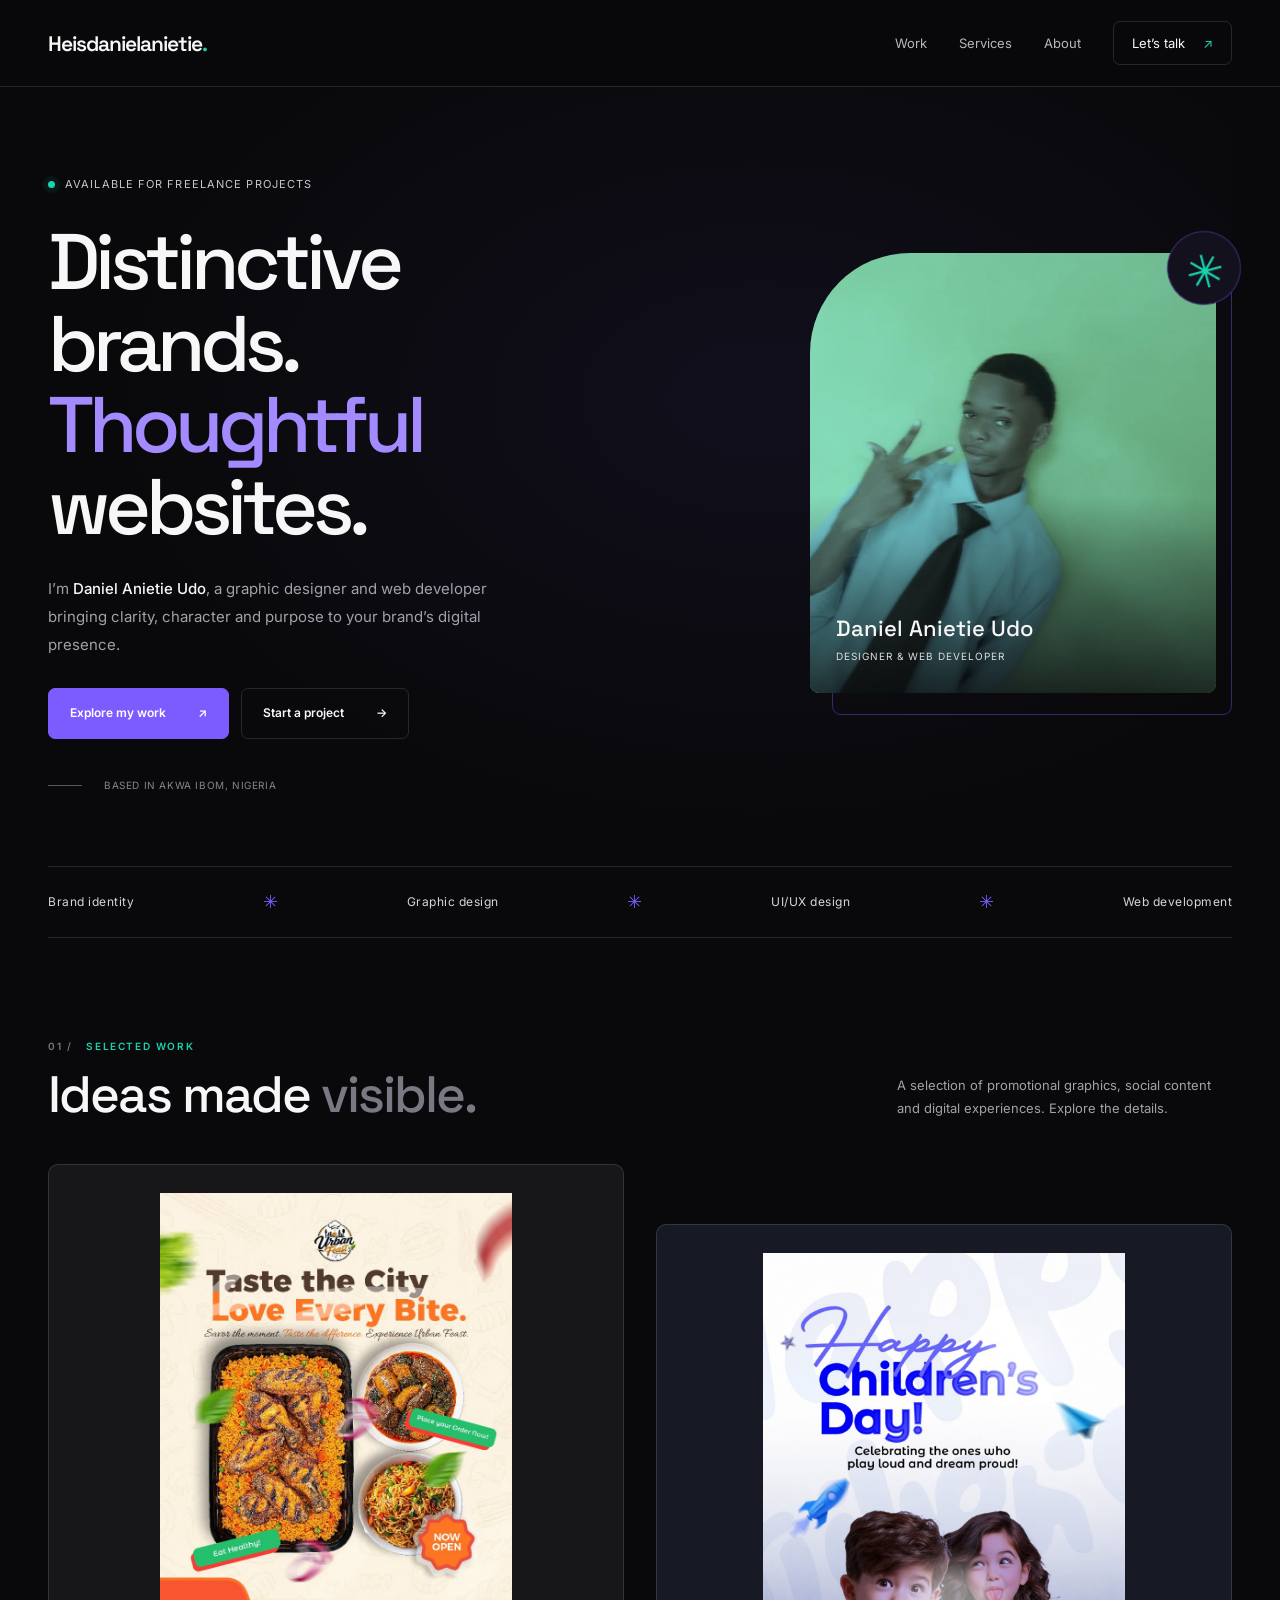
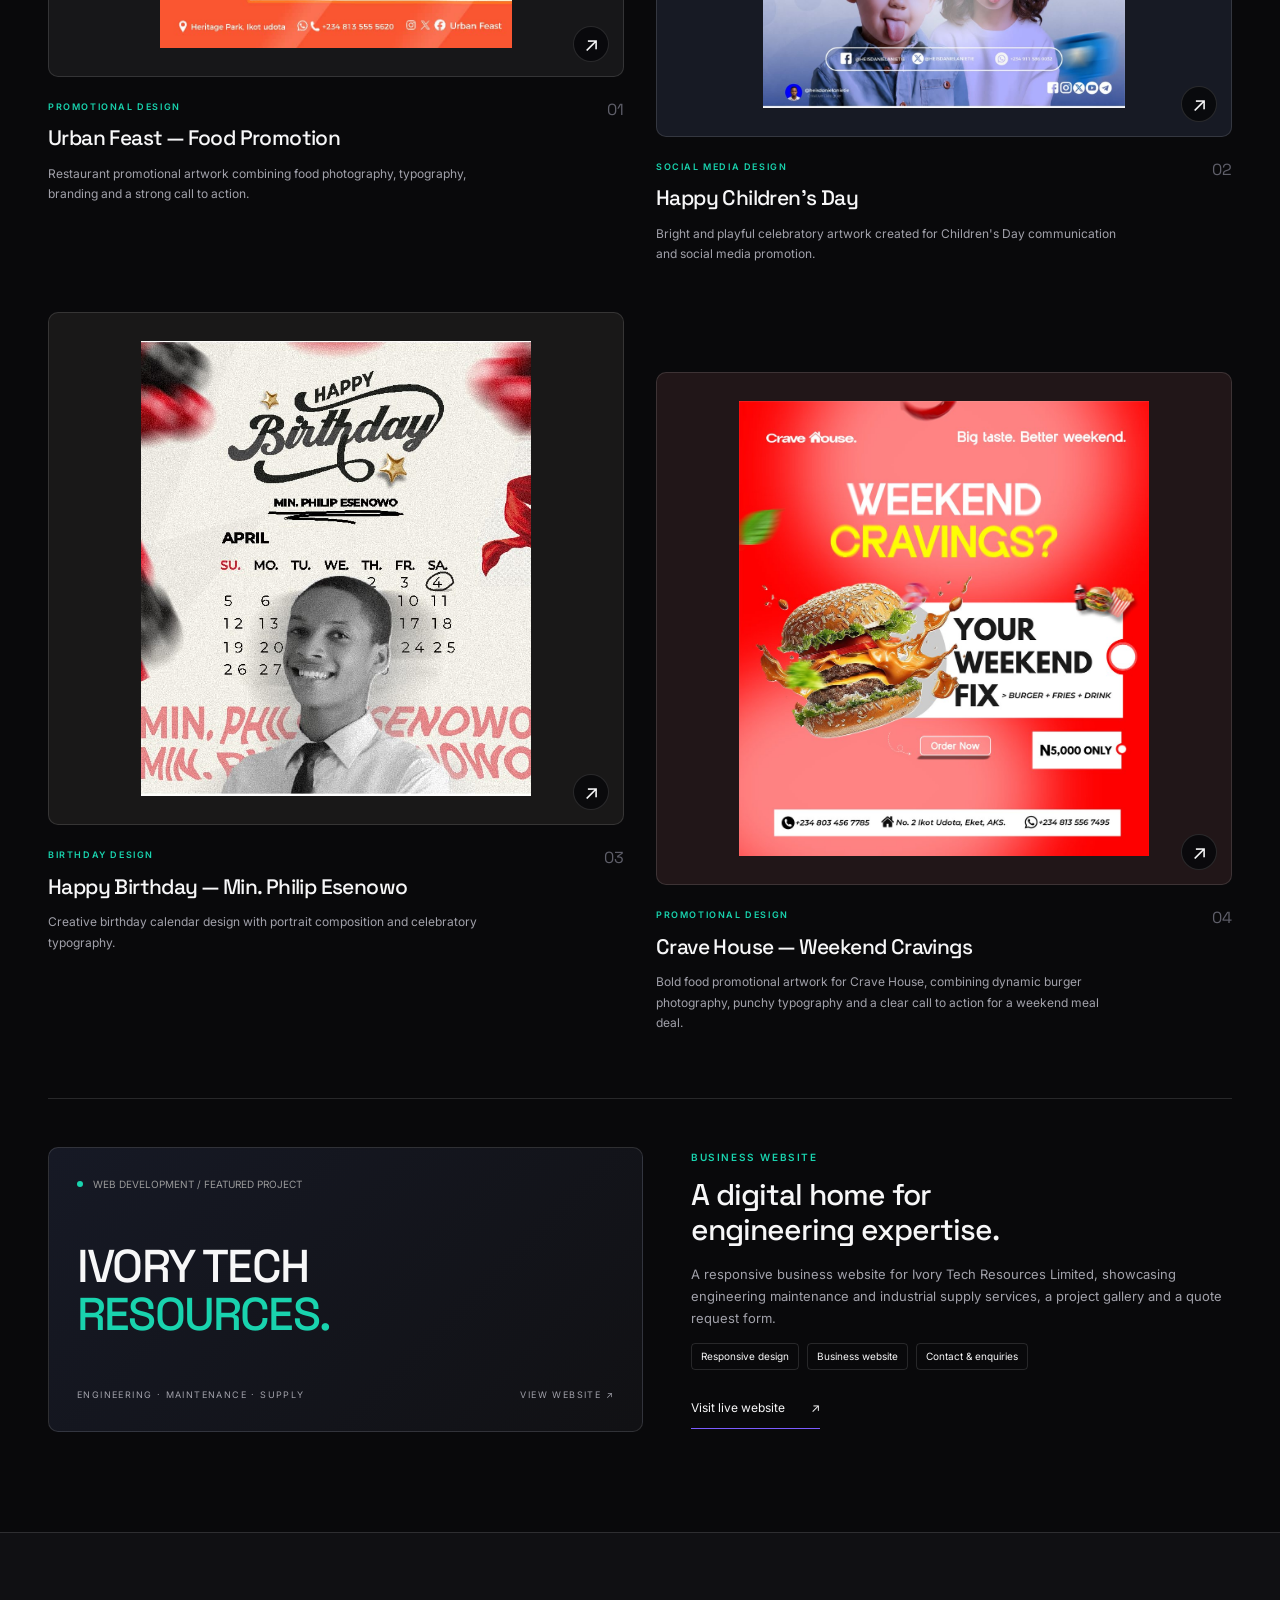
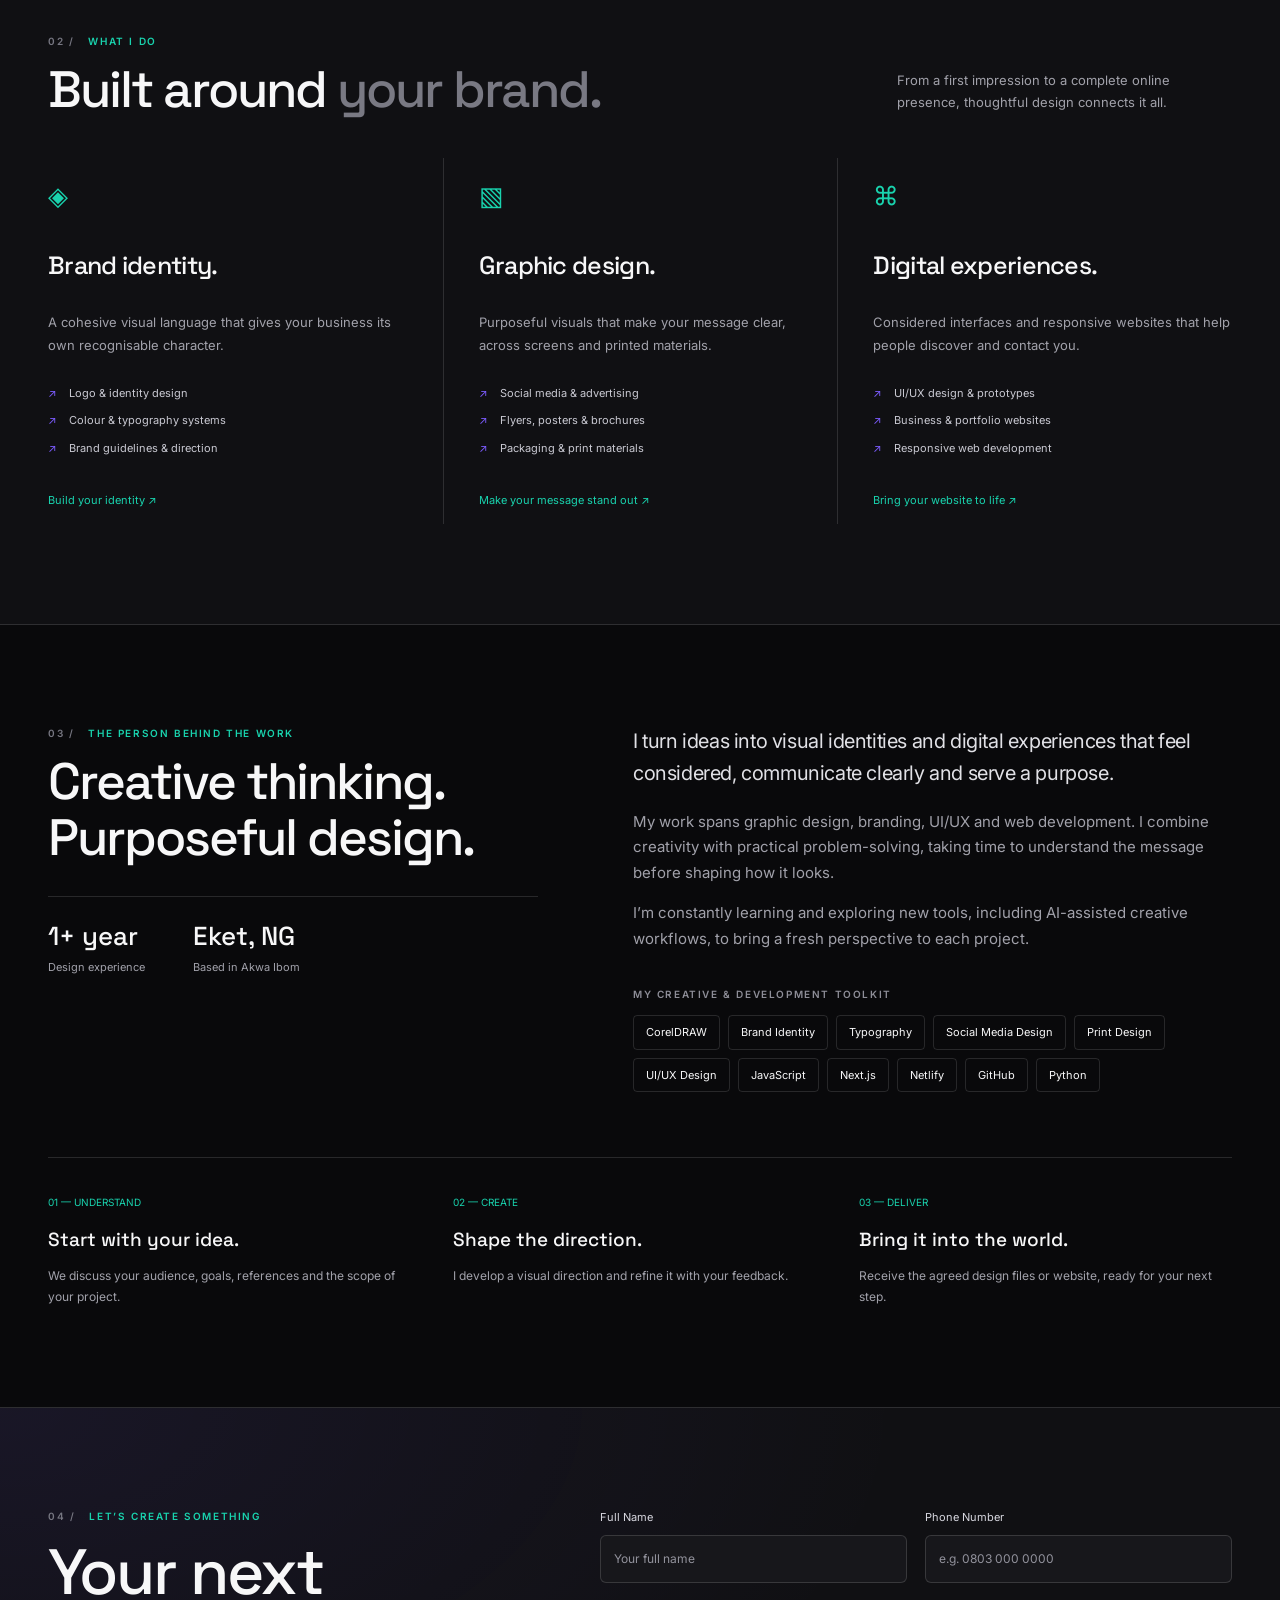
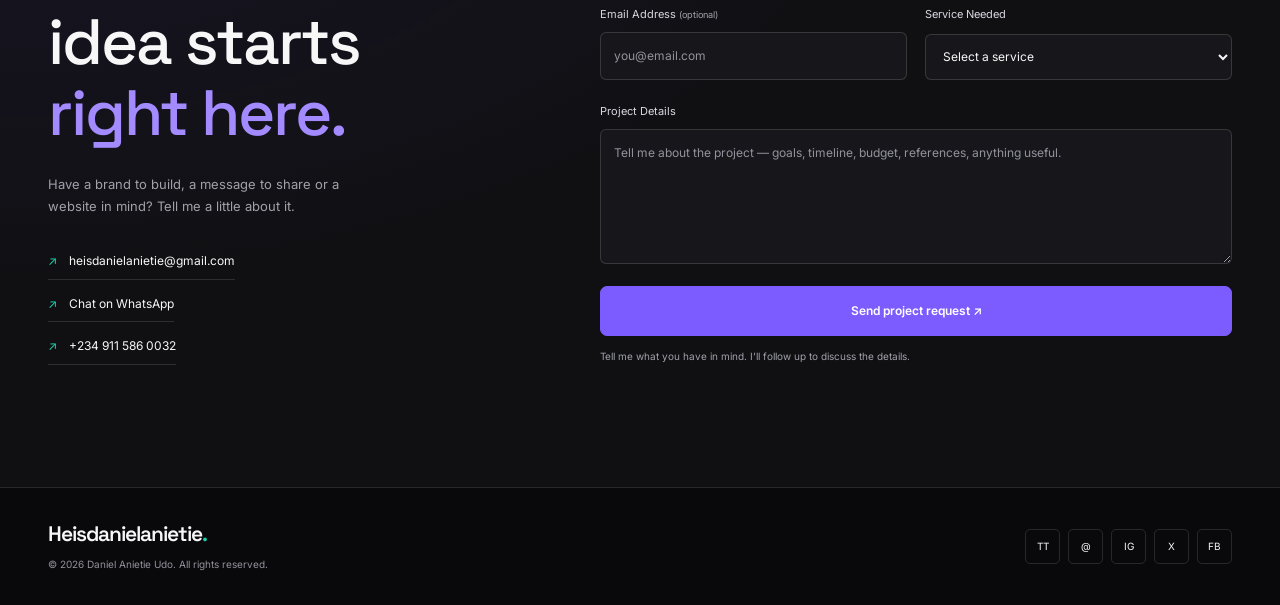
==== index.html @ de13a6ca "Add files via upload" ====
<!doctype html>
<html lang="en"><head><meta charset="UTF-8"><meta name="viewport" content="width=device-width,initial-scale=1"><meta name="theme-color" content="#09090b"><meta name="description" content="Daniel Anietie Udo — graphic designer and web developer. Explore brand identities, promotional designs and responsive websites. Let's build your next idea."><title>Daniel Anietie Udo — Design & Web</title>
<link rel="icon" href="data:image/svg+xml,%3Csvg xmlns='http://www.w3.org/2000/svg' viewBox='0 0 64 64'%3E%3Crect width='64' height='64' rx='16' fill='%237c5cff'/%3E%3Ctext x='13' y='46' font-family='Arial' font-size='42' font-weight='bold' fill='white'%3Ed%3C/text%3E%3C/svg%3E">
<link rel="preconnect" href="https://fonts.googleapis.com"><link rel="preconnect" href="https://fonts.gstatic.com" crossorigin><link href="https://fonts.googleapis.com/css2?family=Inter:wght@400;500;600;700&family=Space+Grotesk:wght@400;500;600;700&display=swap" rel="stylesheet">
<style>
:root{--bg:#09090b;--card:#111114;--text:#f7f7f8;--muted:#a1a1aa;--line:#ffffff20;--accent:#7c5cff;--mint:#19d3ae;--max:1240px;color-scheme:dark}*{box-sizing:border-box}html{scroll-behavior:smooth;scroll-padding-top:100px}body{margin:0;background:var(--bg);color:var(--text);font:15px/1.7 Inter,Arial,sans-serif}a{color:inherit;text-decoration:none}button,input,textarea,select{font:inherit}button,a,input,textarea,select{-webkit-tap-highlight-color:transparent}button{cursor:pointer}img{display:block;max-width:100%}button{color:inherit}::selection{background:var(--accent);color:white}:focus-visible{outline:2px solid var(--mint);outline-offset:6px}.wrap{width:min(var(--max),calc(100% - 96px));margin:auto}.skip{position:fixed;top:-90px;left:20px;z-index:200;background:var(--mint);color:#09090b;padding:12px}.skip:focus{top:10px}header{position:sticky;top:0;z-index:50;background:#09090bee;backdrop-filter:blur(18px);border-bottom:1px solid var(--line)}.nav{height:86px;display:flex;align-items:center;justify-content:space-between;gap:30px}.brand{font:600 21px 'Space Grotesk',Arial,sans-serif;letter-spacing:-1px}.brand span{color:var(--mint)}.nav-links{display:flex;align-items:center;gap:32px;font-size:13px}.nav-links a{color:#b6b6c0}.nav-links a:hover{color:var(--text)}.nav-links .nav-cta{color:var(--text);padding:10px 18px;border:1px solid var(--line);border-radius:7px}.nav-cta span{color:var(--mint);margin-left:14px}.menu-toggle{display:none;background:transparent;border:1px solid var(--line);border-radius:6px;padding:7px 13px}.hero{display:grid;grid-template-columns:1.3fr .8fr;gap:75px;align-items:center;padding:88px 0 72px;position:relative}.hero:before{content:'';position:absolute;inset:0;z-index:-1;background:radial-gradient(ellipse at 60% 40%,#7c5cff12,transparent 65%)}.eyeline{font-size:10px;font-weight:600;letter-spacing:1.6px;text-transform:uppercase;color:var(--mint);margin:0 0 12px}.availability{font-size:11px;letter-spacing:1.1px;text-transform:uppercase;color:#c6c6cf;display:flex;align-items:center;gap:10px;margin-bottom:28px}.dot{width:7px;height:7px;border-radius:50%;background:var(--mint);box-shadow:0 0 0 5px #19d3ae10}h1,h2,h3,p{margin-top:0}h1,h2,h3{font-family:'Space Grotesk',Arial,sans-serif;font-weight:500}h1{font-size:clamp(52px,6.15vw,86px);line-height:1.04;letter-spacing:-5px;margin-bottom:26px}h1 span{color:#a38bff}h1 .outline{color:var(--text)}.hero-copy{max-width:465px;color:var(--muted);font-size:15px;line-height:1.85}.hero-copy strong{font-weight:500;color:var(--text)}.actions{display:flex;gap:12px;flex-wrap:wrap;margin-top:30px}.btn{display:inline-flex;justify-content:center;align-items:center;gap:32px;padding:14px 21px;border:1px solid var(--line);border-radius:7px;font-size:12px;font-weight:600;transition:background .2s,transform .2s}.btn-primary{background:var(--accent);border-color:var(--accent);color:#fff}.btn:hover{transform:translateY(-2px);background:#25232c}.btn-primary:hover{background:#6d4fed}.hero-foot{display:flex;gap:22px;align-items:center;margin-top:38px;color:#85858f;font-size:10px;letter-spacing:.6px}.hero-foot i{width:34px;height:1px;background:#555}.portrait-wrap{position:relative;padding:0 16px 22px 0}.portrait-frame{position:relative;border-radius:100px 9px 9px 9px;overflow:hidden;background:#15201e}.portrait-frame>img{width:100%;height:440px;object-fit:cover;object-position:center 64%;filter:saturate(.65)}.portrait-frame:after{content:'';position:absolute;inset:0;background:linear-gradient(transparent 55%,#09090bcc)}.portrait-label{position:absolute;z-index:1;bottom:26px;left:26px}.portrait-label strong{display:block;font:500 22px 'Space Grotesk',sans-serif}.portrait-label span{font-size:10px;letter-spacing:1px;color:#ddd}.portrait-wrap:after{content:'';position:absolute;inset:22px 0 0 22px;border:1px solid #7c5cff65;border-radius:100px 9px 9px 9px;z-index:-1}.orb{position:absolute;right:-9px;top:-22px;width:74px;height:74px;border:1px solid #7c5cff60;background:#14111f;border-radius:50%;display:grid;place-items:center;font-size:46px;color:var(--mint);transform:rotate(-15deg)}.discipline{border-top:1px solid var(--line);border-bottom:1px solid var(--line);padding:20px 0;display:flex;align-items:center;justify-content:space-between;font-size:12px;letter-spacing:.5px;color:#d5d5dc}.discipline b{font-size:18px;color:var(--accent);font-weight:400}section.section{padding:100px 0}.section-head{display:flex;align-items:end;justify-content:space-between;gap:35px;margin-bottom:40px}.section-head p:last-child{max-width:335px;color:var(--muted);font-size:13px;margin-bottom:5px}h2{font-size:clamp(34px,4vw,52px);letter-spacing:-2px;line-height:1.1;margin:0}.section-head h2 span{color:#797983}.section-index{color:#777782;margin-right:14px}.gallery{display:grid;grid-template-columns:1fr 1fr;gap:48px 32px}.project:nth-child(even){padding-top:60px}.artwork{display:block;position:relative;padding:28px;border:1px solid var(--line);border-radius:10px;background:#171719;width:100%;overflow:hidden}.artwork img{width:100%;height:455px;object-fit:contain;transition:transform .5s}.project:nth-child(2) .artwork{background:#171a24}.project:nth-child(3) .artwork{background:#191818}.project:nth-child(4) .artwork{background:#211618}.artwork:hover img{transform:scale(1.025)}.zoom{position:absolute;right:14px;bottom:14px;border-radius:50%;width:36px;height:36px;display:grid;place-items:center;background:#09090bea;border:1px solid var(--line);font-size:20px}.project-meta{display:flex;justify-content:space-between;gap:15px;margin-top:22px}.project-meta .eyeline{font-size:9px;margin-bottom:6px}.project h3{font-size:21px;letter-spacing:-.6px;margin:0 0 8px}.project-number{color:#5f5f6a;font:16px 'Space Grotesk',sans-serif}.project-desc{color:var(--muted);font-size:12px;max-width:460px;margin:0}.web-feature{display:grid;grid-template-columns:1.1fr 1fr;gap:48px;border-top:1px solid var(--line);margin-top:64px;padding-top:48px;align-items:center}.web-preview{background:linear-gradient(135deg,#161925,#111114);border:1px solid var(--line);border-radius:10px;padding:28px;min-height:285px;display:flex;flex-direction:column;justify-content:space-between}.web-preview-top{display:flex;align-items:center;gap:10px;font-size:10px;color:#999}.web-preview-top i{width:6px;height:6px;background:var(--mint);border-radius:50%}.web-wordmark{font:500 clamp(28px,3.6vw,46px)/1.05 'Space Grotesk',sans-serif;letter-spacing:-1.8px;padding:30px 0}.web-wordmark span{color:var(--mint)}.web-bottom{font-size:9px;text-transform:uppercase;letter-spacing:1.4px;color:#a1a1aa;display:flex;justify-content:space-between;gap:15px}.web-body h3{font-size:30px;line-height:1.15;letter-spacing:-1px;margin-bottom:16px}.web-body>p:not(.eyeline){color:var(--muted);font-size:13px}.tags{display:flex;gap:8px;flex-wrap:wrap}.tags span{font-size:10px;border:1px solid var(--line);padding:4px 9px;border-radius:4px}.text-link{display:inline-flex;gap:26px;border-bottom:1px solid #7c5cff;padding:10px 0;font-size:12px;margin-top:18px}.services-section{background:#101013;border-top:1px solid var(--line);border-bottom:1px solid var(--line)}.services{display:grid;grid-template-columns:repeat(3,1fr);gap:0}.service{padding:16px 35px 12px;border-left:1px solid var(--line)}.service:first-child{border:0;padding-left:0}.service:last-child{padding-right:0}.service-icon{font-size:26px;color:var(--mint);height:70px}.service h3{font-size:25px;letter-spacing:-.7px}.service p{font-size:13px;color:var(--muted)}.service ul{list-style:none;padding:0;font-size:11px;color:#c9c9d2;line-height:2.5;margin:24px 0}.service li:before{content:'↗';color:var(--accent);margin-right:12px}.service>a{font-size:11px;color:var(--mint)}.about{display:grid;grid-template-columns:.9fr 1.1fr;gap:95px}.about-copy>p{font-size:15px;color:var(--muted)}.about-copy>p:first-child{font-size:20px;line-height:1.6;color:#e1e1e6;letter-spacing:-.4px}.about-facts{margin-top:30px;display:flex;gap:48px;border-top:1px solid var(--line);padding-top:22px}.about-facts strong{display:block;font:500 26px 'Space Grotesk',sans-serif}.about-facts span{font-size:11px;color:var(--muted)}.toolkit{margin-top:35px}.toolkit .eyeline{color:#8e8e98}.toolkit .tags span{font-size:11px;padding:7px 12px}.process{display:grid;grid-template-columns:repeat(3,1fr);gap:32px;margin-top:65px;padding-top:30px;border-top:1px solid var(--line)}.process small{color:var(--mint);font-size:10px}.process h3{font-size:19px;margin:10px 0}.process p{font-size:12px;color:var(--muted);margin:0}.contact-section{border-top:1px solid var(--line);background:radial-gradient(ellipse at 0 0,#7c5cff15,transparent 50%),#101013}.contact-grid{display:grid;grid-template-columns:.85fr 1.15fr;gap:85px}.contact-copy h2{font-size:clamp(42px,5vw,66px)}.contact-copy h2 span{color:#a38bff}.contact-copy>p:not(.eyeline){color:var(--muted);font-size:13px;max-width:320px;margin-top:25px}.contact-methods{display:grid;gap:14px;margin-top:34px;font-size:12px}.contact-methods a{width:fit-content;border-bottom:1px solid var(--line);padding-bottom:7px;overflow-wrap:anywhere}.contact-methods a span{color:var(--mint);margin-right:12px}.request-form{display:grid;gap:22px}.form-row{display:grid;grid-template-columns:1fr 1fr;gap:18px}.form-group{display:grid;gap:8px}.form-group label{font-size:11px;color:#d8d8e0}.form-group label small{font-weight:400;color:#a1a1aa}.request-form input,.request-form select,.request-form textarea{width:100%;min-width:0;background:#17171b;color:var(--text);border:1px solid #ffffff24;border-radius:6px;padding:13px;font-size:12px}.request-form textarea{min-height:135px;resize:vertical}.request-form input::placeholder,.request-form textarea::placeholder{color:#92929c}.honeypot-field{display:none}.form-note{font-size:10px;color:#a1a1aa;margin:12px 0 0}.request-form .btn{width:100%}.request-form .btn:disabled{opacity:.65;cursor:wait}#form-status{font-size:12px;margin:0;color:var(--mint)}footer{border-top:1px solid var(--line);padding:32px 0}.footer-top{display:flex;justify-content:space-between;align-items:center;gap:25px}.footer-top p{font-size:10px;color:#92929c;margin:7px 0 0}.socials{display:flex;gap:8px;flex-wrap:wrap}.socials a{border:1px solid var(--line);width:35px;height:35px;border-radius:5px;display:grid;place-items:center;font-size:10px}.socials a:hover{border-color:var(--mint)}dialog{border:1px solid #ffffff30;border-radius:10px;padding:50px 18px 18px;background:#111114;color:var(--text);width:min(950px,94vw);max-height:94dvh}dialog::backdrop{background:#000d;backdrop-filter:blur(8px)}dialog img{max-height:72dvh;max-width:100%;margin:auto;object-fit:contain}dialog p{font-size:12px;margin:12px 0 0;text-align:center}dialog button{position:absolute;right:12px;top:10px;background:transparent;border:1px solid var(--line);border-radius:5px;padding:4px 12px}.reveal{animation:enter .65s ease both}@keyframes enter{from{opacity:.2;transform:translateY(12px)}to{opacity:1;transform:none}}@media(min-width:1450px){.hero{padding-top:100px;padding-bottom:90px}}@media(max-width:1000px){.wrap{width:calc(100% - 56px)}.hero{gap:35px}h1{letter-spacing:-3px}.portrait-frame>img{height:410px}.artwork{padding:20px}.artwork img{height:350px}.about,.contact-grid{gap:45px}.web-feature{gap:30px}.nav-links{gap:20px}.service{padding:12px 23px}}@media(max-width:720px){html{scroll-padding-top:84px}.wrap{width:calc(100% - 40px)}.nav{height:72px}.brand{font-size:19px}.menu-toggle{display:block}.nav-links{display:none;position:absolute;left:0;right:0;top:72px;padding:20px;background:#111114;border-bottom:1px solid var(--line);flex-direction:column;align-items:stretch;gap:5px}.nav-links.open{display:flex}.nav-links a{padding:10px}.hero{grid-template-columns:1fr;padding:50px 0 42px;gap:40px}h1{font-size:clamp(48px,10.5vw,72px);letter-spacing:-3px}.hero-copy{max-width:520px;font-size:14px}.hero-foot{margin-top:25px}.portrait-wrap{max-width:440px;width:100%;margin:auto}.portrait-frame>img{height:390px;object-position:center 66%}.orb{right:0;top:-14px;width:60px;height:60px;font-size:37px}.discipline{flex-wrap:wrap;justify-content:center;gap:10px 20px;font-size:10px}.discipline b{font-size:12px}section.section{padding:64px 0}.section-head{display:block}.section-head p:last-child{margin-top:18px;max-width:420px}.gallery{gap:35px 20px}.project:nth-child(even){padding-top:0}.artwork{padding:14px}.artwork img{height:280px}.project h3{font-size:18px}.web-feature,.about,.contact-grid{grid-template-columns:1fr;gap:30px}.services{grid-template-columns:1fr}.service,.service:first-child,.service:last-child{padding:28px 0;border:0;border-bottom:1px solid var(--line)}.service:last-child{border-bottom:0}.service-icon{height:48px}.service h3{margin-bottom:10px}.service ul{margin:18px 0}.process{gap:22px}.contact-copy>p:not(.eyeline){max-width:450px}.contact-grid{gap:38px}.footer-top{align-items:start}.web-preview{min-height:255px}}@media(max-width:480px){.gallery{grid-template-columns:1fr}.artwork img{height:365px}.project-desc{font-size:12px}.project-meta{margin-top:16px}.form-row{grid-template-columns:1fr}.process{grid-template-columns:1fr;gap:28px}.process h3{margin:6px 0}.footer-top{flex-direction:column;gap:22px}.portrait-frame>img{height:350px}.hero-foot{gap:12px;font-size:9px}.hero .btn{gap:18px;padding:13px 16px}.project h3{font-size:21px}.discipline{gap:9px 13px}}@media(prefers-reduced-motion:reduce){html{scroll-behavior:auto}*,*:before,*:after{animation:none!important;transition:none!important}}
</style></head><body><a class="skip" href="#main">Skip to content</a>
<header><nav class="wrap nav" aria-label="Main navigation"><a class="brand" href="#main">Heisdanielanietie<span>.</span></a><button class="menu-toggle" aria-label="Open menu" aria-expanded="false" aria-controls="navLinks">Menu ☰</button><div class="nav-links" id="navLinks"><a href="#portfolio">Work</a><a href="#services">Services</a><a href="#about">About</a><a href="#request" class="nav-cta">Let’s talk <span>↗</span></a></div></nav></header>
<main id="main"><div class="wrap"><section class="hero" aria-labelledby="hero-title"><div class="reveal"><div class="availability"><span class="dot"></span>Available for freelance projects</div><h1 id="hero-title">Distinctive<br>brands.<br><span>Thoughtful</span><br><span class="outline">websites.</span></h1><p class="hero-copy">I’m <strong>Daniel Anietie Udo</strong>, a graphic designer and web developer bringing clarity, character and purpose to your brand’s digital presence.</p><div class="actions"><a class="btn btn-primary" href="#portfolio">Explore my work <span>↗</span></a><a class="btn" href="#request">Start a project <span>→</span></a></div><div class="hero-foot"><i></i><span>BASED IN AKWA IBOM, NIGERIA</span></div></div><div class="portrait-wrap reveal"><div class="portrait-frame"><img src="[data-uri]" alt="Daniel Anietie Udo in a blue jacket" fetchpriority="high" width="720" height="1280"><div class="portrait-label"><strong>Daniel Anietie Udo</strong><span>DESIGNER & WEB DEVELOPER</span></div></div><span class="orb" aria-hidden="true">✳</span></div></section><div class="discipline" aria-label="Creative disciplines"><span>Brand identity</span><b aria-hidden="true">✳</b><span>Graphic design</span><b aria-hidden="true">✳</b><span>UI/UX design</span><b aria-hidden="true">✳</b><span>Web development</span></div></div>
<section class="section wrap" id="portfolio"><div class="section-head"><div><p class="eyeline"><span class="section-index">01 /</span>Selected work</p><h2>Ideas made <span>visible.</span></h2></div><p>A selection of promotional graphics, social content and digital experiences. Explore the details.</p></div><div class="gallery"><article class="project"><button class="artwork" type="button" data-image="1" aria-label="Enlarge Urban Feast — Food Promotion"><img loading="lazy" decoding="async" src="[data-uri]" alt="Urban Feast promotional food design"><span class="zoom" aria-hidden="true">↗</span></button><div class="project-meta"><div><p class="eyeline">Promotional Design</p><h3>Urban Feast — Food Promotion</h3></div><span class="project-number">01</span></div><p class="project-desc">Restaurant promotional artwork combining food photography, typography, branding and a strong call to action.</p></article><article class="project"><button class="artwork" type="button" data-image="2" aria-label="Enlarge Happy Children&#x27;s Day"><img loading="lazy" decoding="async" src="[data-uri]" alt="Happy Children&#x27;s Day social media design"><span class="zoom" aria-hidden="true">↗</span></button><div class="project-meta"><div><p class="eyeline">Social Media Design</p><h3>Happy Children's Day</h3></div><span class="project-number">02</span></div><p class="project-desc">Bright and playful celebratory artwork created for Children's Day communication and social media promotion.</p></article><article class="project"><button class="artwork" type="button" data-image="3" aria-label="Enlarge Happy Birthday — Min. Philip Esenowo"><img loading="lazy" decoding="async" src="[data-uri]" alt="Birthday design for Min. Philip Esenowo"><span class="zoom" aria-hidden="true">↗</span></button><div class="project-meta"><div><p class="eyeline">Birthday Design</p><h3>Happy Birthday — Min. Philip Esenowo</h3></div><span class="project-number">03</span></div><p class="project-desc">Creative birthday calendar design with portrait composition and celebratory typography.</p></article><article class="project"><button class="artwork" type="button" data-image="4" aria-label="Enlarge Crave House — Weekend Cravings"><img loading="lazy" decoding="async" src="[data-uri]" alt="Crave House weekend cravings promotional food design"><span class="zoom" aria-hidden="true">↗</span></button><div class="project-meta"><div><p class="eyeline">Promotional Design</p><h3>Crave House — Weekend Cravings</h3></div><span class="project-number">04</span></div><p class="project-desc">Bold food promotional artwork for Crave House, combining dynamic burger photography, punchy typography and a clear call to action for a weekend meal deal.</p></article></div>
<article class="web-feature" id="webdev"><a href="https://ivorytechresourcess.netlify.app/" target="_blank" rel="noopener noreferrer" class="web-preview" aria-label="Visit Ivory Tech Resources website (opens in new tab)"><div class="web-preview-top"><i></i>WEB DEVELOPMENT / FEATURED PROJECT</div><div class="web-wordmark">IVORY TECH<br><span>RESOURCES.</span></div><div class="web-bottom"><span>Engineering · Maintenance · Supply</span><span>View website ↗</span></div></a><div class="web-body"><p class="eyeline">Business website</p><h3>A digital home for<br>engineering expertise.</h3><p>A responsive business website for Ivory Tech Resources Limited, showcasing engineering maintenance and industrial supply services, a project gallery and a quote request form.</p><div class="tags"><span>Responsive design</span><span>Business website</span><span>Contact & enquiries</span></div><a class="text-link" href="https://ivorytechresourcess.netlify.app/" target="_blank" rel="noopener noreferrer">Visit live website <span>↗</span></a></div></article></section>
<section class="section services-section" id="services"><div class="wrap"><div class="section-head"><div><p class="eyeline"><span class="section-index">02 /</span>What I do</p><h2>Built around <span>your brand.</span></h2></div><p>From a first impression to a complete online presence, thoughtful design connects it all.</p></div><div class="services"><article class="service"><div class="service-icon" aria-hidden="true">◈</div><h3>Brand identity.</h3><p>A cohesive visual language that gives your business its own recognisable character.</p><ul><li>Logo & identity design</li><li>Colour & typography systems</li><li>Brand guidelines & direction</li></ul><a href="#request" data-service="Brand Identity">Build your identity ↗</a></article><article class="service"><div class="service-icon" aria-hidden="true">▧</div><h3>Graphic design.</h3><p>Purposeful visuals that make your message clear, across screens and printed materials.</p><ul><li>Social media & advertising</li><li>Flyers, posters & brochures</li><li>Packaging & print materials</li></ul><a href="#request" data-service="Social Media Design">Make your message stand out ↗</a></article><article class="service"><div class="service-icon" aria-hidden="true">⌘</div><h3>Digital experiences.</h3><p>Considered interfaces and responsive websites that help people discover and contact you.</p><ul><li>UI/UX design & prototypes</li><li>Business & portfolio websites</li><li>Responsive web development</li></ul><a href="#request" data-service="Web Development">Bring your website to life ↗</a></article></div></div></section>
<section class="section wrap" id="about"><div class="about"><div><p class="eyeline"><span class="section-index">03 /</span>The person behind the work</p><h2>Creative thinking.<br>Purposeful design.</h2><div class="about-facts"><div><strong>1+ year</strong><span>Design experience</span></div><div><strong>Eket, NG</strong><span>Based in Akwa Ibom</span></div></div></div><div class="about-copy"><p>I turn ideas into visual identities and digital experiences that feel considered, communicate clearly and serve a purpose.</p><p>My work spans graphic design, branding, UI/UX and web development. I combine creativity with practical problem-solving, taking time to understand the message before shaping how it looks.</p><p>I’m constantly learning and exploring new tools, including AI-assisted creative workflows, to bring a fresh perspective to each project.</p><div class="toolkit"><p class="eyeline">My creative & development toolkit</p><div class="tags"><span class="skill">CorelDRAW</span><span class="skill">Brand Identity</span><span class="skill">Typography</span><span class="skill">Social Media Design</span><span class="skill">Print Design</span><span class="skill">UI/UX Design</span><span class="skill">JavaScript</span><span class="skill">Next.js</span><span class="skill">Netlify</span><span class="skill">GitHub</span><span class="skill">Python</span></div></div></div></div><div class="process"><div><small>01 — UNDERSTAND</small><h3>Start with your idea.</h3><p>We discuss your audience, goals, references and the scope of your project.</p></div><div><small>02 — CREATE</small><h3>Shape the direction.</h3><p>I develop a visual direction and refine it with your feedback.</p></div><div><small>03 — DELIVER</small><h3>Bring it into the world.</h3><p>Receive the agreed design files or website, ready for your next step.</p></div></div></section>
<section class="section contact-section" id="request"><div class="wrap contact-grid"><div class="contact-copy" id="contact"><p class="eyeline"><span class="section-index">04 /</span>Let’s create something</p><h2>Your next<br>idea starts<br><span>right here.</span></h2><p>Have a brand to build, a message to share or a website in mind? Tell me a little about it.</p><div class="contact-methods"><a href="mailto:heisdanielanietie@gmail.com"><span>↗</span>heisdanielanietie@gmail.com</a><a href="https://wa.me/2349115860032" target="_blank" rel="noopener noreferrer"><span>↗</span>Chat on WhatsApp</a><a href="tel:+2349115860032"><span>↗</span>+234 911 586 0032</a></div></div><form action="/" class="request-form" data-netlify="true" data-netlify-honeypot="company" method="POST" name="project-request" netlify-honeypot="company">
<input name="form-name" type="hidden" value="project-request"/>
<input name="subject" type="hidden" value="New project request from portfolio website"/>
<div class="honeypot-field">
<label>Company
              <input autocomplete="off" name="company" tabindex="-1"/>
</label>
</div>
<div class="form-row">
<div class="form-group">
<label for="req-name">Full Name</label>
<input id="req-name" name="name" placeholder="Your full name" required="" type="text"/>
</div>
<div class="form-group">
<label for="req-phone">Phone Number</label>
<input id="req-phone" name="phone" placeholder="e.g. 0803 000 0000" required="" type="tel"/>
</div>
</div>
<div class="form-row">
<div class="form-group">
<label for="req-email">Email Address <small>(optional)</small></label>
<input id="req-email" name="email" placeholder="you@email.com" type="email"/>
</div>
<div class="form-group">
<label for="req-service">Service Needed</label>
<select required id="req-service" name="service">
<option value="">Select a service</option>
<option>Brand Identity</option>
<option>Social Media Design</option>
<option>Print Design</option>
<option>UI/UX Design</option>
<option>Web Development</option>
<option>AI-Assisted Design</option>
<option>Creative Direction</option>
<option>Other</option>
</select>
</div>
</div>
<div class="form-group">
<label for="req-details">Project Details</label>
<textarea id="req-details" name="details" placeholder="Tell me about the project — goals, timeline, budget, references, anything useful." required=""></textarea>
</div>
<div>
<button class="btn btn-primary" type="submit">Send project request ↗</button>
<p class="form-note">Tell me what you have in mind. I’ll follow up to discuss the details.</p>
</div>
<p id="form-status" role="status" aria-live="polite"></p></form></div></section></main>
<footer><div class="wrap footer-top"><div><a class="brand" href="#main">Heisdanielanietie<span>.</span></a><p>© <span id="year">2026</span> Daniel Anietie Udo. All rights reserved.</p></div><div class="socials" aria-label="Social profiles"><a aria-label="TikTok" href="https://tiktok.com/@heisdanielanietie" rel="noopener" target="_blank">TT</a><a aria-label="Threads" href="https://www.threads.com/@heisdanielanietie" rel="noopener" target="_blank">@</a><a aria-label="Instagram" href="https://www.instagram.com/heisdanielanietie?igsh=MWJob2dpaTV3cXc5Ng%3D%3D" rel="noopener" target="_blank">IG</a><a aria-label="X" href="https://x.com/heisanietie" rel="noopener" target="_blank">X</a><a aria-label="Facebook" href="https://www.facebook.com/heisdanielanietie" rel="noopener" target="_blank">FB</a></div></div></footer>
<dialog id="gallery-dialog" aria-labelledby="dialog-title"><button type="button" id="close-dialog" aria-label="Close image viewer">Close ×</button><img id="dialog-image" alt=""><p id="dialog-title"></p></dialog>
<script>
const toggle=document.querySelector('.menu-toggle'),nav=document.querySelector('.nav-links');
function closeMenu(){nav.classList.remove('open');toggle.setAttribute('aria-expanded','false');toggle.setAttribute('aria-label','Open menu');}
toggle.addEventListener('click',()=>{const open=nav.classList.toggle('open');toggle.setAttribute('aria-expanded',String(open));toggle.setAttribute('aria-label',open?'Close menu':'Open menu');});
nav.querySelectorAll('a').forEach(a=>a.addEventListener('click',closeMenu));document.addEventListener('keydown',e=>{if(e.key==='Escape'&&nav.classList.contains('open')){closeMenu();toggle.focus();}});window.addEventListener('resize',()=>{if(innerWidth>720)closeMenu();});
const dialog=document.querySelector('dialog'),dialogImage=document.querySelector('#dialog-image');let opener;
document.querySelectorAll('.artwork').forEach(button=>button.addEventListener('click',()=>{opener=button;const img=button.querySelector('img');dialogImage.src=img.src;dialogImage.alt=img.alt;document.querySelector('#dialog-title').textContent=button.closest('article').querySelector('h3').textContent;dialog.showModal();document.body.style.overflow='hidden';}));
document.querySelector('#close-dialog').addEventListener('click',()=>dialog.close());dialog.addEventListener('click',e=>{if(e.target===dialog){const r=dialog.getBoundingClientRect();if(e.clientX<r.left||e.clientX>r.right||e.clientY<r.top||e.clientY>r.bottom)dialog.close();}});dialog.addEventListener('close',()=>{document.body.style.overflow='';if(opener)opener.focus();});
document.querySelectorAll('[data-service]').forEach(a=>a.addEventListener('click',()=>{document.querySelector('#req-service').value=a.dataset.service;}));
document.querySelector('#year').textContent=new Date().getFullYear();
const form=document.querySelector('form'),status=document.querySelector('#form-status'),submit=form.querySelector('button');
form.addEventListener('submit',async e=>{e.preventDefault();if(location.protocol==='file:'||['localhost','127.0.0.1'].includes(location.hostname)){status.textContent='This form is available on the deployed website. You can also reach me using the email or WhatsApp links.';return;}submit.disabled=true;submit.textContent='Sending…';status.textContent='';try{const response=await fetch('/',{method:'POST',headers:{'Content-Type':'application/x-www-form-urlencoded'},body:new URLSearchParams(new FormData(form)).toString()});if(!response.ok)throw new Error('Submission failed');status.textContent='Thank you — your project request has been sent. I’ll be in touch.';form.reset();}catch(error){status.textContent='Your request could not be sent. Please try again, or contact me by email or WhatsApp. Your details are still here.';}finally{submit.disabled=false;submit.textContent='Send project request ↗';}});
</script></body></html>
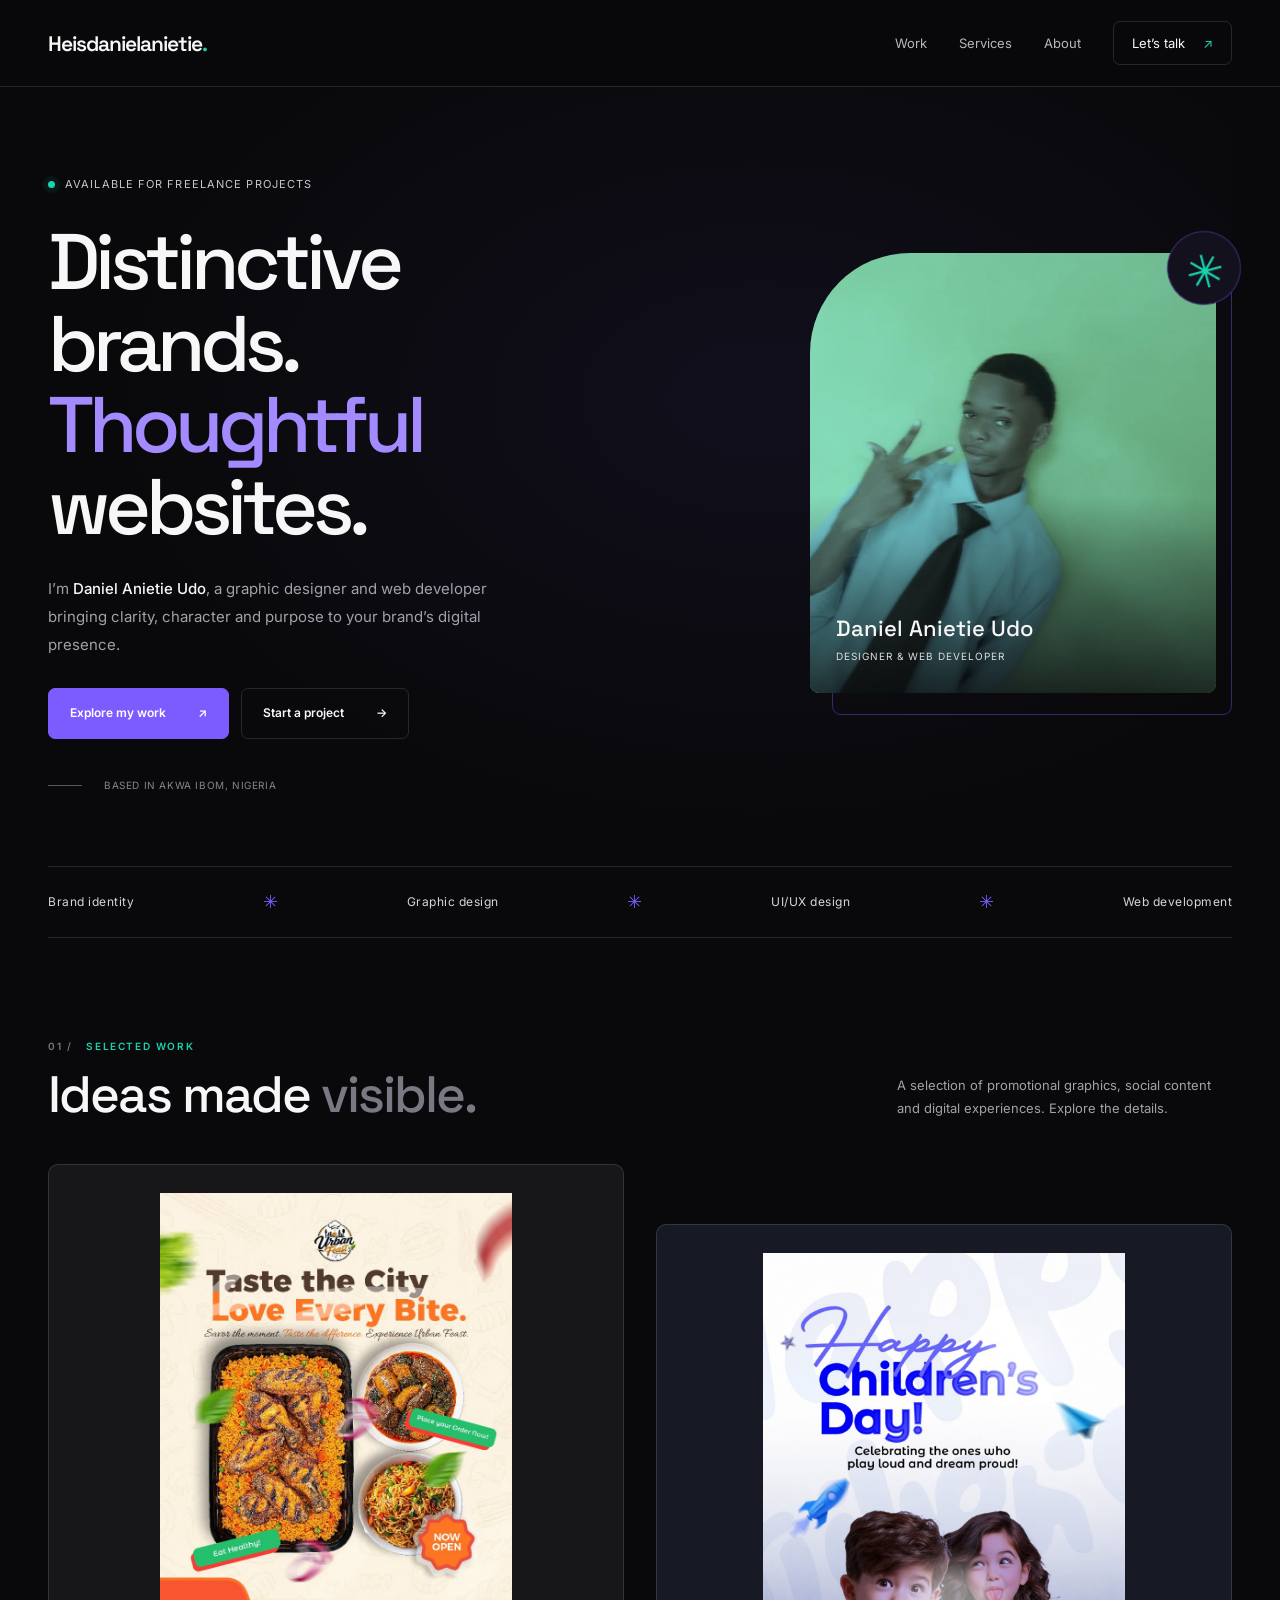
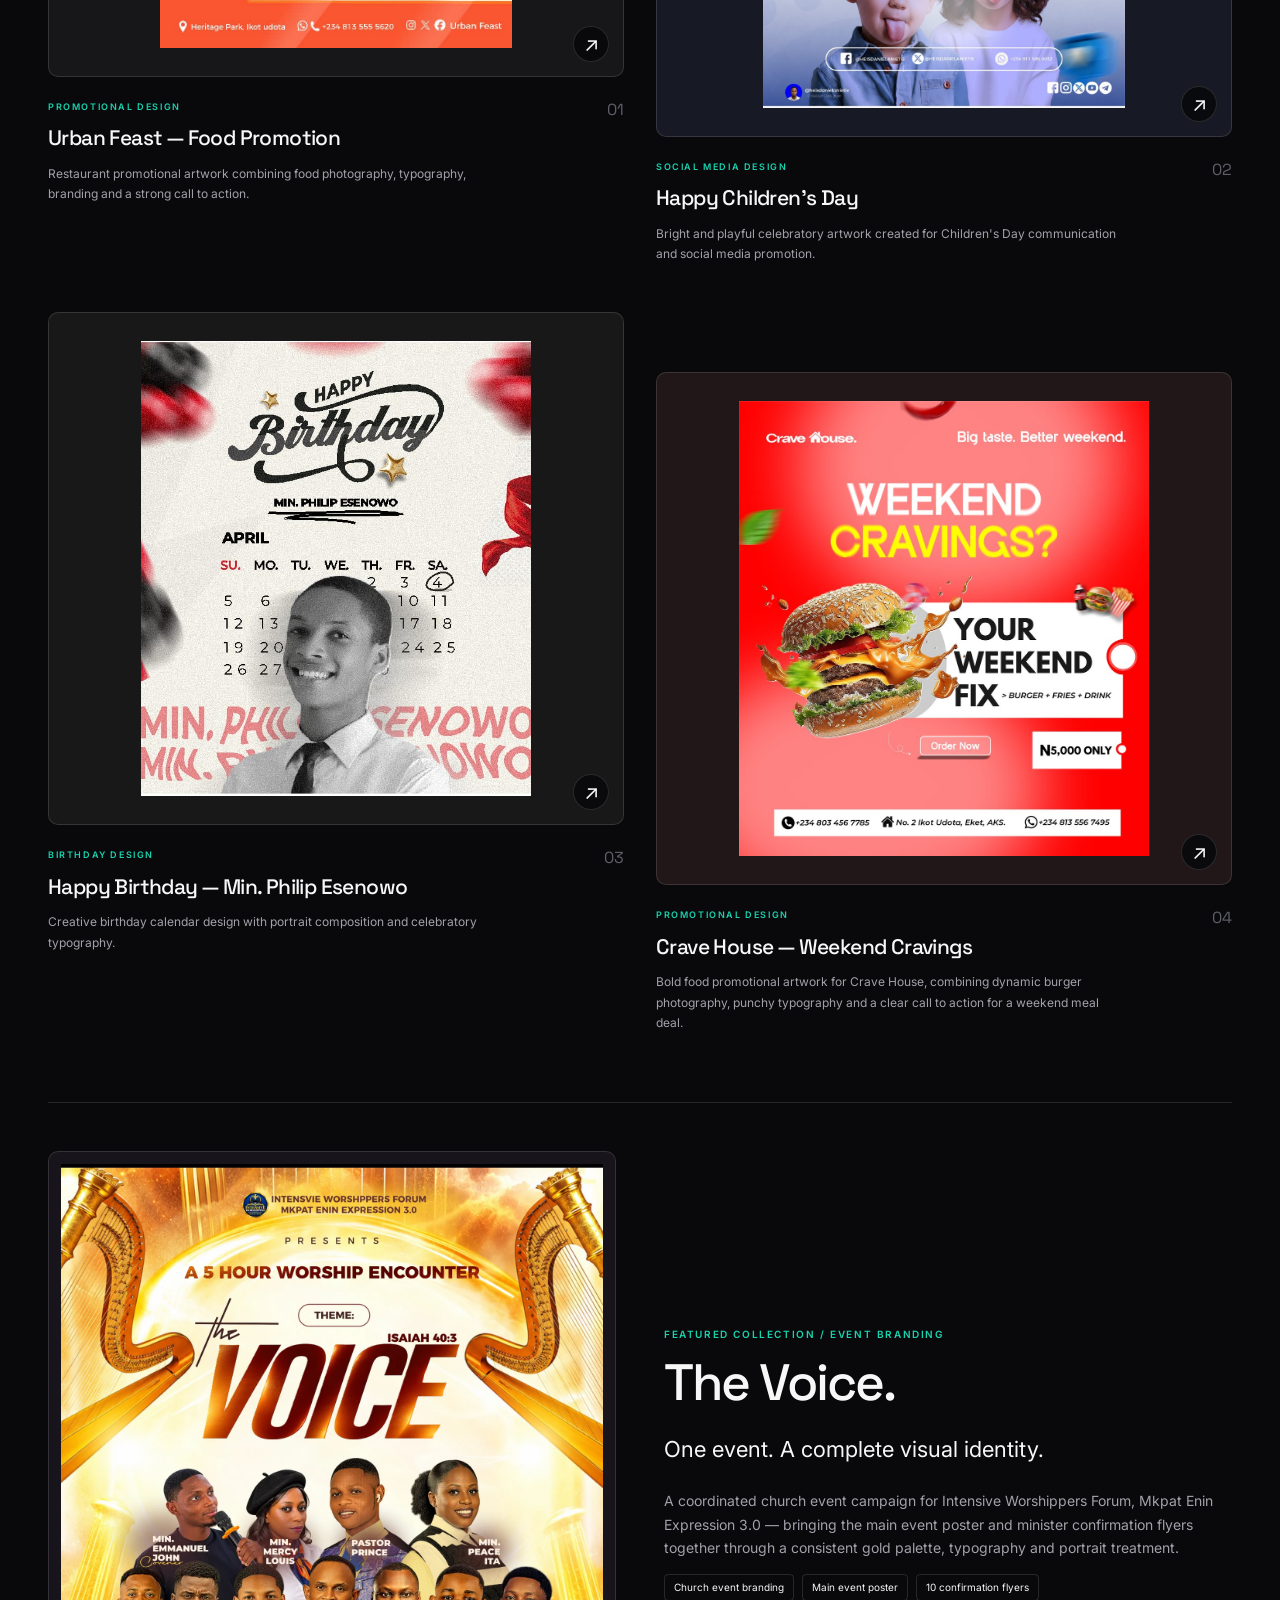
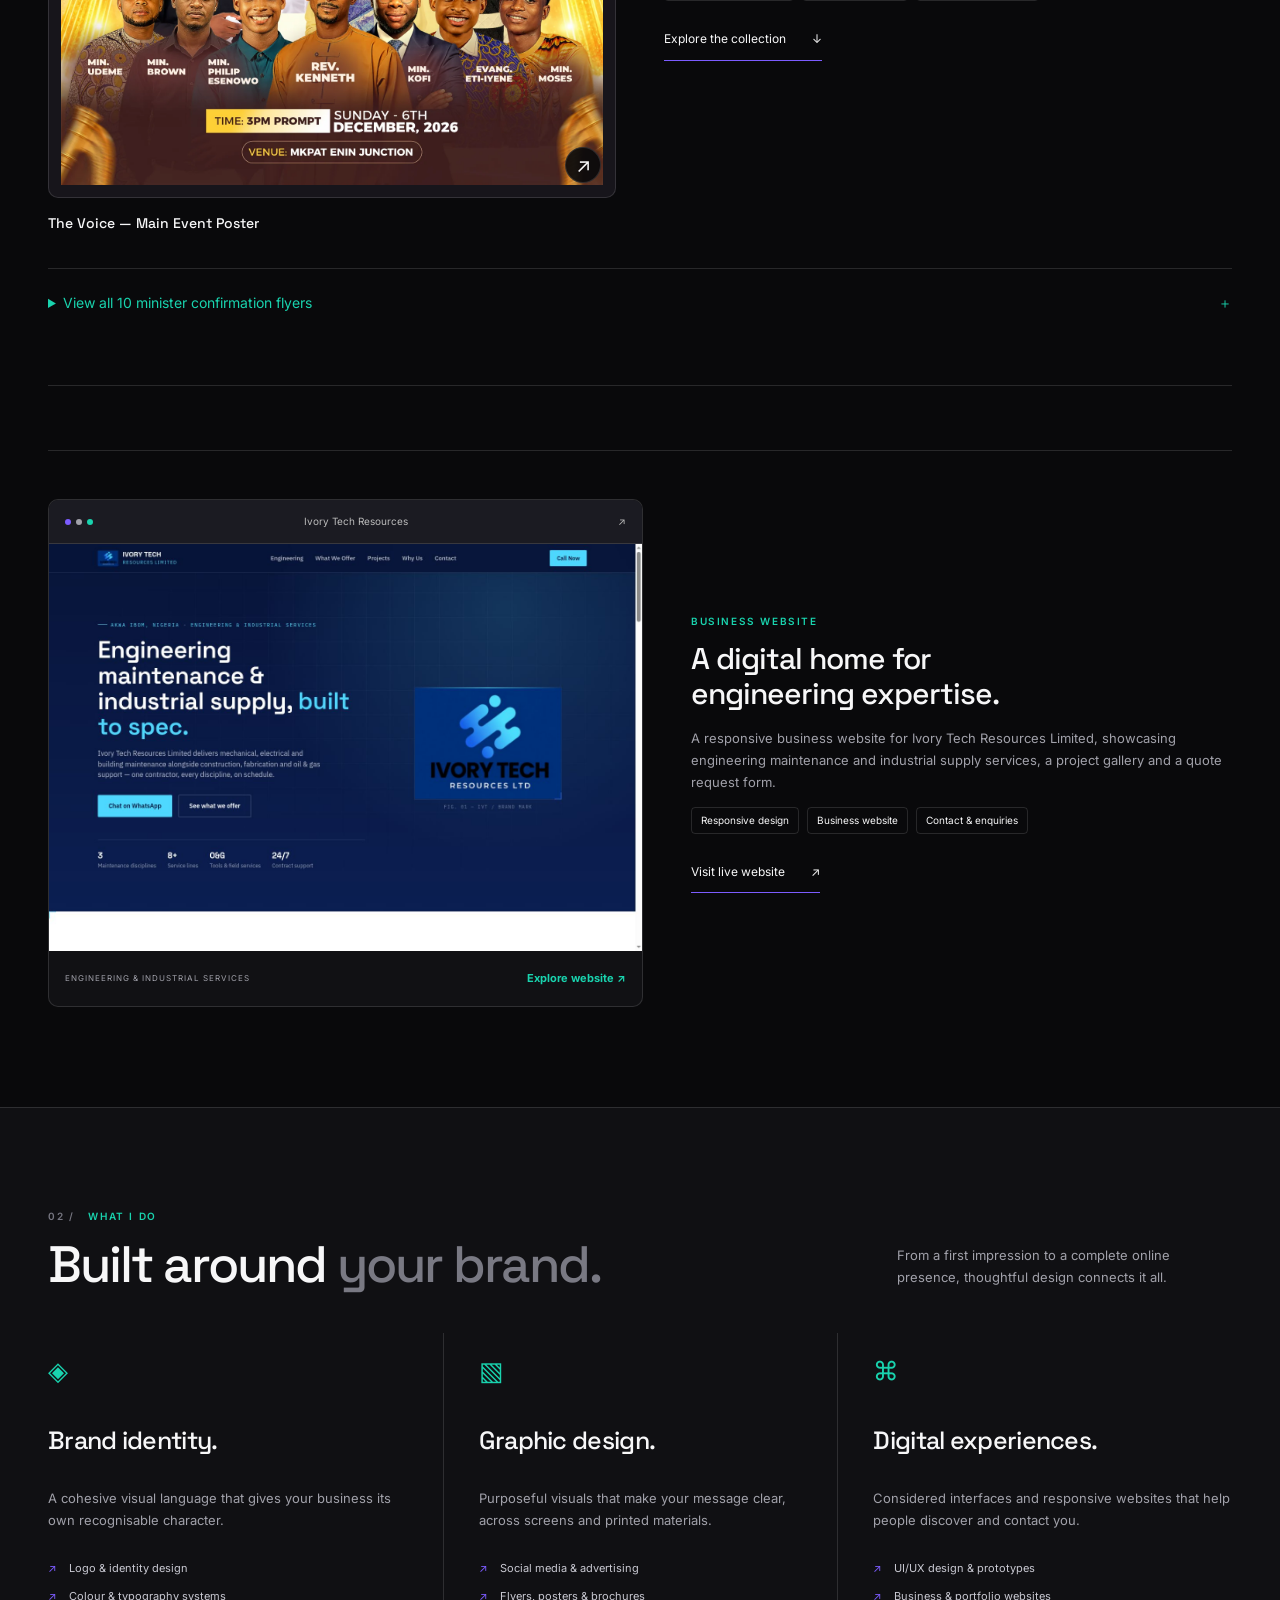
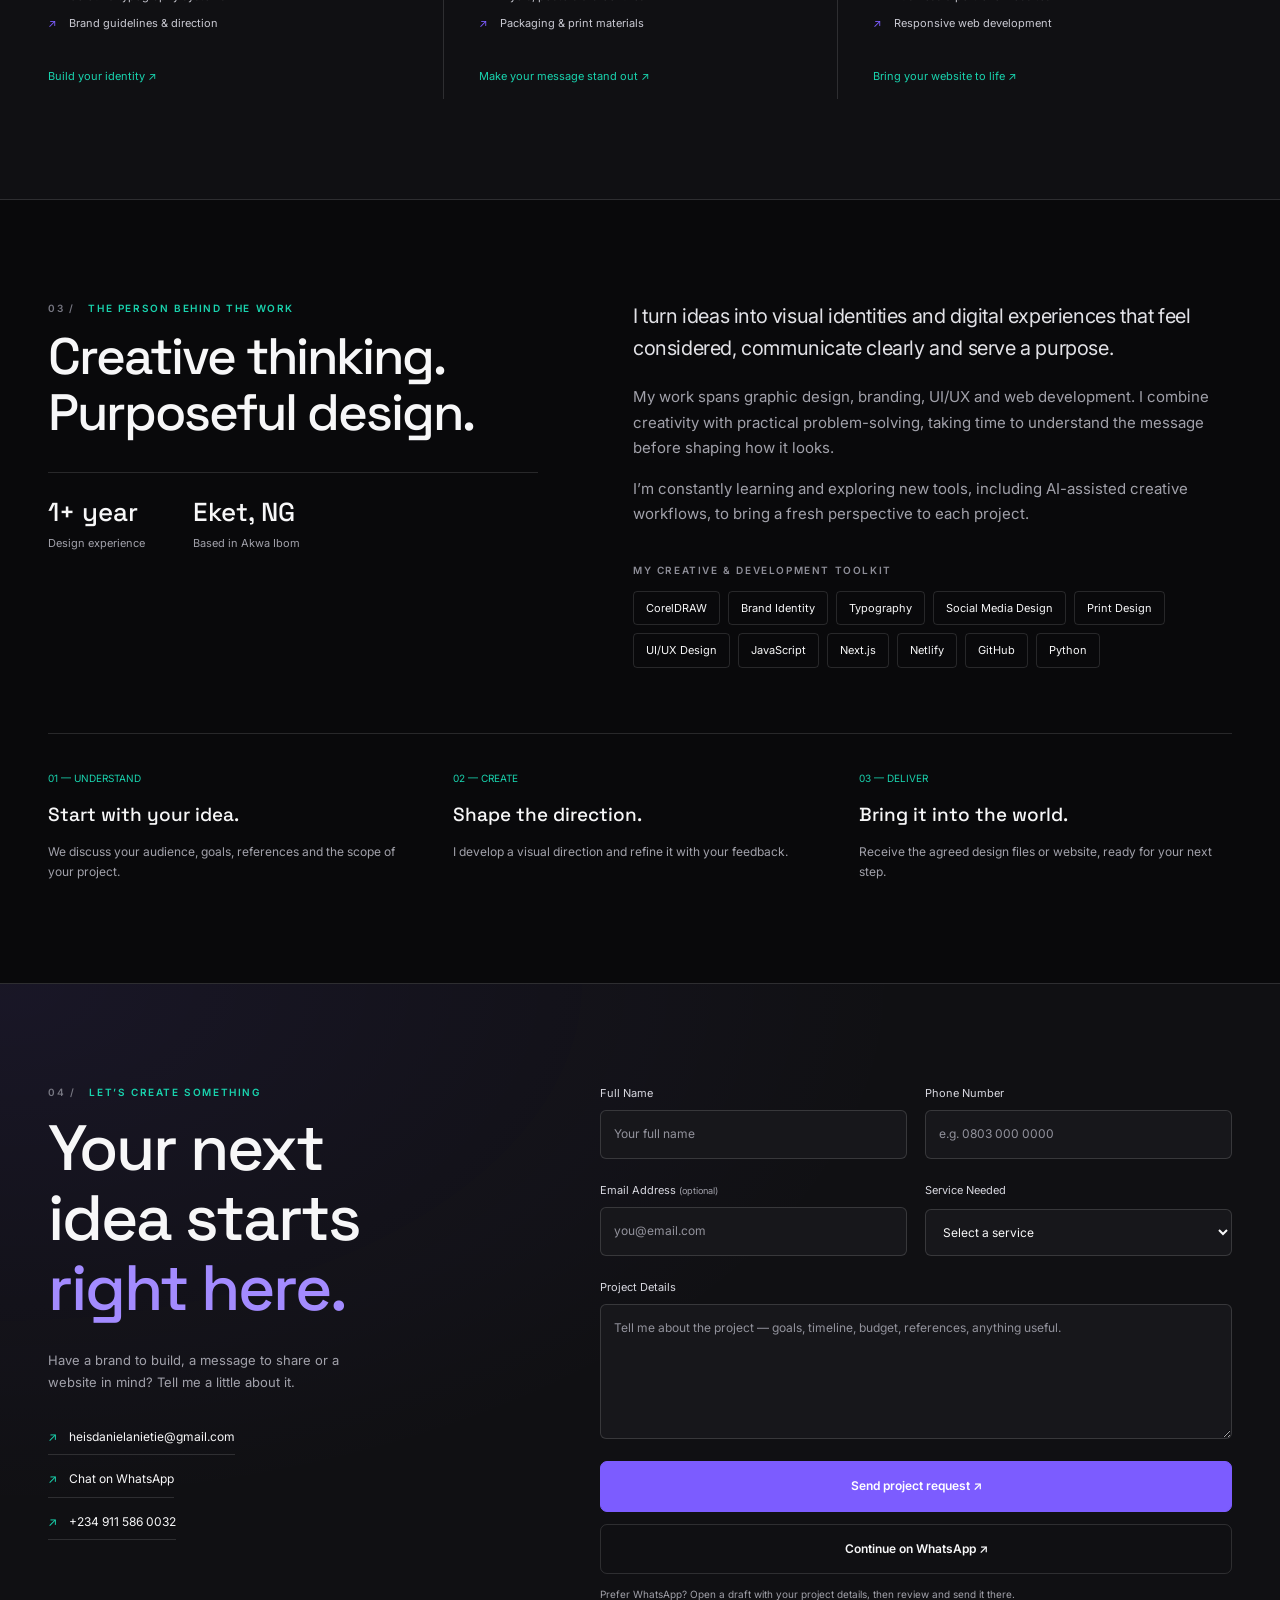
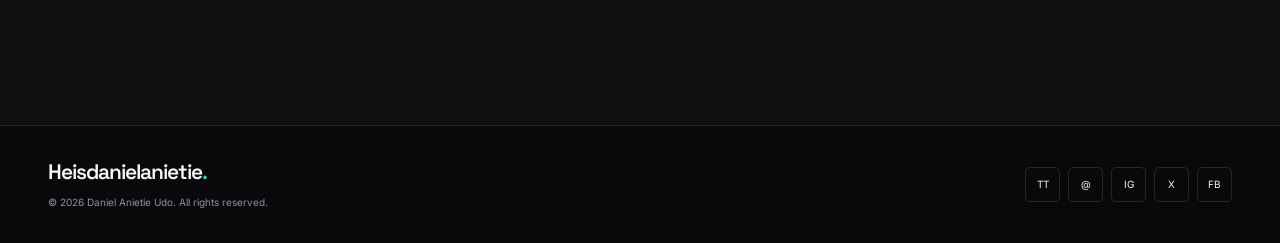
==== commit d8c9fd44: "Add files via upload" ====
--- a/index.html
+++ b/index.html
@@ -4,11 +4,14 @@
 <link rel="preconnect" href="https://fonts.googleapis.com"><link rel="preconnect" href="https://fonts.gstatic.com" crossorigin><link href="https://fonts.googleapis.com/css2?family=Inter:wght@400;500;600;700&family=Space+Grotesk:wght@400;500;600;700&display=swap" rel="stylesheet">
 <style>
 :root{--bg:#09090b;--card:#111114;--text:#f7f7f8;--muted:#a1a1aa;--line:#ffffff20;--accent:#7c5cff;--mint:#19d3ae;--max:1240px;color-scheme:dark}*{box-sizing:border-box}html{scroll-behavior:smooth;scroll-padding-top:100px}body{margin:0;background:var(--bg);color:var(--text);font:15px/1.7 Inter,Arial,sans-serif}a{color:inherit;text-decoration:none}button,input,textarea,select{font:inherit}button,a,input,textarea,select{-webkit-tap-highlight-color:transparent}button{cursor:pointer}img{display:block;max-width:100%}button{color:inherit}::selection{background:var(--accent);color:white}:focus-visible{outline:2px solid var(--mint);outline-offset:6px}.wrap{width:min(var(--max),calc(100% - 96px));margin:auto}.skip{position:fixed;top:-90px;left:20px;z-index:200;background:var(--mint);color:#09090b;padding:12px}.skip:focus{top:10px}header{position:sticky;top:0;z-index:50;background:#09090bee;backdrop-filter:blur(18px);border-bottom:1px solid var(--line)}.nav{height:86px;display:flex;align-items:center;justify-content:space-between;gap:30px}.brand{font:600 21px 'Space Grotesk',Arial,sans-serif;letter-spacing:-1px}.brand span{color:var(--mint)}.nav-links{display:flex;align-items:center;gap:32px;font-size:13px}.nav-links a{color:#b6b6c0}.nav-links a:hover{color:var(--text)}.nav-links .nav-cta{color:var(--text);padding:10px 18px;border:1px solid var(--line);border-radius:7px}.nav-cta span{color:var(--mint);margin-left:14px}.menu-toggle{display:none;background:transparent;border:1px solid var(--line);border-radius:6px;padding:7px 13px}.hero{display:grid;grid-template-columns:1.3fr .8fr;gap:75px;align-items:center;padding:88px 0 72px;position:relative}.hero:before{content:'';position:absolute;inset:0;z-index:-1;background:radial-gradient(ellipse at 60% 40%,#7c5cff12,transparent 65%)}.eyeline{font-size:10px;font-weight:600;letter-spacing:1.6px;text-transform:uppercase;color:var(--mint);margin:0 0 12px}.availability{font-size:11px;letter-spacing:1.1px;text-transform:uppercase;color:#c6c6cf;display:flex;align-items:center;gap:10px;margin-bottom:28px}.dot{width:7px;height:7px;border-radius:50%;background:var(--mint);box-shadow:0 0 0 5px #19d3ae10}h1,h2,h3,p{margin-top:0}h1,h2,h3{font-family:'Space Grotesk',Arial,sans-serif;font-weight:500}h1{font-size:clamp(52px,6.15vw,86px);line-height:1.04;letter-spacing:-5px;margin-bottom:26px}h1 span{color:#a38bff}h1 .outline{color:var(--text)}.hero-copy{max-width:465px;color:var(--muted);font-size:15px;line-height:1.85}.hero-copy strong{font-weight:500;color:var(--text)}.actions{display:flex;gap:12px;flex-wrap:wrap;margin-top:30px}.btn{display:inline-flex;justify-content:center;align-items:center;gap:32px;padding:14px 21px;border:1px solid var(--line);border-radius:7px;font-size:12px;font-weight:600;transition:background .2s,transform .2s}.btn-primary{background:var(--accent);border-color:var(--accent);color:#fff}.btn:hover{transform:translateY(-2px);background:#25232c}.btn-primary:hover{background:#6d4fed}.hero-foot{display:flex;gap:22px;align-items:center;margin-top:38px;color:#85858f;font-size:10px;letter-spacing:.6px}.hero-foot i{width:34px;height:1px;background:#555}.portrait-wrap{position:relative;padding:0 16px 22px 0}.portrait-frame{position:relative;border-radius:100px 9px 9px 9px;overflow:hidden;background:#15201e}.portrait-frame>img{width:100%;height:440px;object-fit:cover;object-position:center 64%;filter:saturate(.65)}.portrait-frame:after{content:'';position:absolute;inset:0;background:linear-gradient(transparent 55%,#09090bcc)}.portrait-label{position:absolute;z-index:1;bottom:26px;left:26px}.portrait-label strong{display:block;font:500 22px 'Space Grotesk',sans-serif}.portrait-label span{font-size:10px;letter-spacing:1px;color:#ddd}.portrait-wrap:after{content:'';position:absolute;inset:22px 0 0 22px;border:1px solid #7c5cff65;border-radius:100px 9px 9px 9px;z-index:-1}.orb{position:absolute;right:-9px;top:-22px;width:74px;height:74px;border:1px solid #7c5cff60;background:#14111f;border-radius:50%;display:grid;place-items:center;font-size:46px;color:var(--mint);transform:rotate(-15deg)}.discipline{border-top:1px solid var(--line);border-bottom:1px solid var(--line);padding:20px 0;display:flex;align-items:center;justify-content:space-between;font-size:12px;letter-spacing:.5px;color:#d5d5dc}.discipline b{font-size:18px;color:var(--accent);font-weight:400}section.section{padding:100px 0}.section-head{display:flex;align-items:end;justify-content:space-between;gap:35px;margin-bottom:40px}.section-head p:last-child{max-width:335px;color:var(--muted);font-size:13px;margin-bottom:5px}h2{font-size:clamp(34px,4vw,52px);letter-spacing:-2px;line-height:1.1;margin:0}.section-head h2 span{color:#797983}.section-index{color:#777782;margin-right:14px}.gallery{display:grid;grid-template-columns:1fr 1fr;gap:48px 32px}.project:nth-child(even){padding-top:60px}.artwork{display:block;position:relative;padding:28px;border:1px solid var(--line);border-radius:10px;background:#171719;width:100%;overflow:hidden}.artwork img{width:100%;height:455px;object-fit:contain;transition:transform .5s}.project:nth-child(2) .artwork{background:#171a24}.project:nth-child(3) .artwork{background:#191818}.project:nth-child(4) .artwork{background:#211618}.artwork:hover img{transform:scale(1.025)}.zoom{position:absolute;right:14px;bottom:14px;border-radius:50%;width:36px;height:36px;display:grid;place-items:center;background:#09090bea;border:1px solid var(--line);font-size:20px}.project-meta{display:flex;justify-content:space-between;gap:15px;margin-top:22px}.project-meta .eyeline{font-size:9px;margin-bottom:6px}.project h3{font-size:21px;letter-spacing:-.6px;margin:0 0 8px}.project-number{color:#5f5f6a;font:16px 'Space Grotesk',sans-serif}.project-desc{color:var(--muted);font-size:12px;max-width:460px;margin:0}.web-feature{display:grid;grid-template-columns:1.1fr 1fr;gap:48px;border-top:1px solid var(--line);margin-top:64px;padding-top:48px;align-items:center}.web-preview{background:linear-gradient(135deg,#161925,#111114);border:1px solid var(--line);border-radius:10px;padding:28px;min-height:285px;display:flex;flex-direction:column;justify-content:space-between}.web-preview-top{display:flex;align-items:center;gap:10px;font-size:10px;color:#999}.web-preview-top i{width:6px;height:6px;background:var(--mint);border-radius:50%}.web-wordmark{font:500 clamp(28px,3.6vw,46px)/1.05 'Space Grotesk',sans-serif;letter-spacing:-1.8px;padding:30px 0}.web-wordmark span{color:var(--mint)}.web-bottom{font-size:9px;text-transform:uppercase;letter-spacing:1.4px;color:#a1a1aa;display:flex;justify-content:space-between;gap:15px}.web-body h3{font-size:30px;line-height:1.15;letter-spacing:-1px;margin-bottom:16px}.web-body>p:not(.eyeline){color:var(--muted);font-size:13px}.tags{display:flex;gap:8px;flex-wrap:wrap}.tags span{font-size:10px;border:1px solid var(--line);padding:4px 9px;border-radius:4px}.text-link{display:inline-flex;gap:26px;border-bottom:1px solid #7c5cff;padding:10px 0;font-size:12px;margin-top:18px}.services-section{background:#101013;border-top:1px solid var(--line);border-bottom:1px solid var(--line)}.services{display:grid;grid-template-columns:repeat(3,1fr);gap:0}.service{padding:16px 35px 12px;border-left:1px solid var(--line)}.service:first-child{border:0;padding-left:0}.service:last-child{padding-right:0}.service-icon{font-size:26px;color:var(--mint);height:70px}.service h3{font-size:25px;letter-spacing:-.7px}.service p{font-size:13px;color:var(--muted)}.service ul{list-style:none;padding:0;font-size:11px;color:#c9c9d2;line-height:2.5;margin:24px 0}.service li:before{content:'↗';color:var(--accent);margin-right:12px}.service>a{font-size:11px;color:var(--mint)}.about{display:grid;grid-template-columns:.9fr 1.1fr;gap:95px}.about-copy>p{font-size:15px;color:var(--muted)}.about-copy>p:first-child{font-size:20px;line-height:1.6;color:#e1e1e6;letter-spacing:-.4px}.about-facts{margin-top:30px;display:flex;gap:48px;border-top:1px solid var(--line);padding-top:22px}.about-facts strong{display:block;font:500 26px 'Space Grotesk',sans-serif}.about-facts span{font-size:11px;color:var(--muted)}.toolkit{margin-top:35px}.toolkit .eyeline{color:#8e8e98}.toolkit .tags span{font-size:11px;padding:7px 12px}.process{display:grid;grid-template-columns:repeat(3,1fr);gap:32px;margin-top:65px;padding-top:30px;border-top:1px solid var(--line)}.process small{color:var(--mint);font-size:10px}.process h3{font-size:19px;margin:10px 0}.process p{font-size:12px;color:var(--muted);margin:0}.contact-section{border-top:1px solid var(--line);background:radial-gradient(ellipse at 0 0,#7c5cff15,transparent 50%),#101013}.contact-grid{display:grid;grid-template-columns:.85fr 1.15fr;gap:85px}.contact-copy h2{font-size:clamp(42px,5vw,66px)}.contact-copy h2 span{color:#a38bff}.contact-copy>p:not(.eyeline){color:var(--muted);font-size:13px;max-width:320px;margin-top:25px}.contact-methods{display:grid;gap:14px;margin-top:34px;font-size:12px}.contact-methods a{width:fit-content;border-bottom:1px solid var(--line);padding-bottom:7px;overflow-wrap:anywhere}.contact-methods a span{color:var(--mint);margin-right:12px}.request-form{display:grid;gap:22px}.form-row{display:grid;grid-template-columns:1fr 1fr;gap:18px}.form-group{display:grid;gap:8px}.form-group label{font-size:11px;color:#d8d8e0}.form-group label small{font-weight:400;color:#a1a1aa}.request-form input,.request-form select,.request-form textarea{width:100%;min-width:0;background:#17171b;color:var(--text);border:1px solid #ffffff24;border-radius:6px;padding:13px;font-size:12px}.request-form textarea{min-height:135px;resize:vertical}.request-form input::placeholder,.request-form textarea::placeholder{color:#92929c}.honeypot-field{display:none}.form-note{font-size:10px;color:#a1a1aa;margin:12px 0 0}.request-form .btn{width:100%}.request-form .btn:disabled{opacity:.65;cursor:wait}#form-status{font-size:12px;margin:0;color:var(--mint)}footer{border-top:1px solid var(--line);padding:32px 0}.footer-top{display:flex;justify-content:space-between;align-items:center;gap:25px}.footer-top p{font-size:10px;color:#92929c;margin:7px 0 0}.socials{display:flex;gap:8px;flex-wrap:wrap}.socials a{border:1px solid var(--line);width:35px;height:35px;border-radius:5px;display:grid;place-items:center;font-size:10px}.socials a:hover{border-color:var(--mint)}dialog{border:1px solid #ffffff30;border-radius:10px;padding:50px 18px 18px;background:#111114;color:var(--text);width:min(950px,94vw);max-height:94dvh}dialog::backdrop{background:#000d;backdrop-filter:blur(8px)}dialog img{max-height:72dvh;max-width:100%;margin:auto;object-fit:contain}dialog p{font-size:12px;margin:12px 0 0;text-align:center}dialog button{position:absolute;right:12px;top:10px;background:transparent;border:1px solid var(--line);border-radius:5px;padding:4px 12px}.reveal{animation:enter .65s ease both}@keyframes enter{from{opacity:.2;transform:translateY(12px)}to{opacity:1;transform:none}}@media(min-width:1450px){.hero{padding-top:100px;padding-bottom:90px}}@media(max-width:1000px){.wrap{width:calc(100% - 56px)}.hero{gap:35px}h1{letter-spacing:-3px}.portrait-frame>img{height:410px}.artwork{padding:20px}.artwork img{height:350px}.about,.contact-grid{gap:45px}.web-feature{gap:30px}.nav-links{gap:20px}.service{padding:12px 23px}}@media(max-width:720px){html{scroll-padding-top:84px}.wrap{width:calc(100% - 40px)}.nav{height:72px}.brand{font-size:19px}.menu-toggle{display:block}.nav-links{display:none;position:absolute;left:0;right:0;top:72px;padding:20px;background:#111114;border-bottom:1px solid var(--line);flex-direction:column;align-items:stretch;gap:5px}.nav-links.open{display:flex}.nav-links a{padding:10px}.hero{grid-template-columns:1fr;padding:50px 0 42px;gap:40px}h1{font-size:clamp(48px,10.5vw,72px);letter-spacing:-3px}.hero-copy{max-width:520px;font-size:14px}.hero-foot{margin-top:25px}.portrait-wrap{max-width:440px;width:100%;margin:auto}.portrait-frame>img{height:390px;object-position:center 66%}.orb{right:0;top:-14px;width:60px;height:60px;font-size:37px}.discipline{flex-wrap:wrap;justify-content:center;gap:10px 20px;font-size:10px}.discipline b{font-size:12px}section.section{padding:64px 0}.section-head{display:block}.section-head p:last-child{margin-top:18px;max-width:420px}.gallery{gap:35px 20px}.project:nth-child(even){padding-top:0}.artwork{padding:14px}.artwork img{height:280px}.project h3{font-size:18px}.web-feature,.about,.contact-grid{grid-template-columns:1fr;gap:30px}.services{grid-template-columns:1fr}.service,.service:first-child,.service:last-child{padding:28px 0;border:0;border-bottom:1px solid var(--line)}.service:last-child{border-bottom:0}.service-icon{height:48px}.service h3{margin-bottom:10px}.service ul{margin:18px 0}.process{gap:22px}.contact-copy>p:not(.eyeline){max-width:450px}.contact-grid{gap:38px}.footer-top{align-items:start}.web-preview{min-height:255px}}@media(max-width:480px){.gallery{grid-template-columns:1fr}.artwork img{height:365px}.project-desc{font-size:12px}.project-meta{margin-top:16px}.form-row{grid-template-columns:1fr}.process{grid-template-columns:1fr;gap:28px}.process h3{margin:6px 0}.footer-top{flex-direction:column;gap:22px}.portrait-frame>img{height:350px}.hero-foot{gap:12px;font-size:9px}.hero .btn{gap:18px;padding:13px 16px}.project h3{font-size:21px}.discipline{gap:9px 13px}}@media(prefers-reduced-motion:reduce){html{scroll-behavior:auto}*,*:before,*:after{animation:none!important;transition:none!important}}
-</style></head><body><a class="skip" href="#main">Skip to content</a>
+
+.event-collection{margin-top:68px;padding:48px 0;border-top:1px solid var(--line);border-bottom:1px solid var(--line)}.event-lead{display:grid;grid-template-columns:1fr 1fr;gap:48px;align-items:center}.event-card{min-width:0}.event-card .artwork{padding:12px;background:#17151b}.event-card .artwork img{height:auto;width:100%;aspect-ratio:1785/2048;object-fit:contain}.event-card h3{font-size:14px;margin:14px 0 0}.event-copy>p:not(.eyeline){color:var(--muted);font-size:14px}.event-copy .event-subtitle{font-size:22px!important;color:var(--text)!important;margin:20px 0}.event-details{margin-top:32px;border-top:1px solid var(--line)}.event-details summary{cursor:pointer;padding:22px 0;font-size:14px;color:var(--mint)}.event-details summary span{float:right}.confirmation-grid{display:grid;grid-template-columns:repeat(3,minmax(0,1fr));gap:28px 20px;padding:12px 0}.form-alternative{background:transparent;border:1px solid var(--line);margin-top:12px}.form-note a{color:var(--mint);text-decoration:underline}#form-status[data-state="error"]{color:#ffb8aa}@media(max-width:720px){.event-lead{grid-template-columns:1fr;gap:28px}.event-collection{padding:32px 0;margin-top:40px}.confirmation-grid{grid-template-columns:repeat(2,minmax(0,1fr));gap:24px 12px}.event-card .artwork{padding:6px}.event-card h3{font-size:12px}.event-copy h2{font-size:42px}}@media(max-width:390px){.confirmation-grid{grid-template-columns:1fr}}
+.web-preview.website-shot{display:block;padding:0;min-height:0;overflow:hidden;background:#111114;transition:border-color .2s,box-shadow .2s}.website-shot:hover,.website-shot:focus-visible{border-color:var(--accent);box-shadow:0 16px 48px #7c5cff20}.preview-browser{display:flex;align-items:center;justify-content:space-between;gap:12px;padding:13px 16px;background:#1b1b22;border-bottom:1px solid var(--line);font-size:10px;color:#bbb}.browser-dots{display:flex;gap:5px}.browser-dots i{width:6px;height:6px;border-radius:50%;background:#7c5cff}.browser-dots i:nth-child(2){background:#a1a1aa}.browser-dots i:nth-child(3){background:var(--mint)}.preview-screen{overflow:hidden;background:#0b1839}.preview-screen img{display:block;width:100%;height:auto;transition:transform .5s}.website-shot:hover .preview-screen img{transform:scale(1.025)}.preview-caption{display:flex;align-items:center;justify-content:space-between;gap:15px;padding:18px 16px}.preview-caption>span{font-size:8px;letter-spacing:1px;color:var(--muted)}.preview-caption strong{font-size:11px;color:var(--mint);white-space:nowrap}@media(max-width:420px){.preview-caption{flex-direction:column;align-items:flex-start;gap:8px}}@media(prefers-reduced-motion:reduce){.preview-screen img{transition:none}.website-shot:hover .preview-screen img{transform:none}}</style></head><body><a class="skip" href="#main">Skip to content</a>
 <header><nav class="wrap nav" aria-label="Main navigation"><a class="brand" href="#main">Heisdanielanietie<span>.</span></a><button class="menu-toggle" aria-label="Open menu" aria-expanded="false" aria-controls="navLinks">Menu ☰</button><div class="nav-links" id="navLinks"><a href="#portfolio">Work</a><a href="#services">Services</a><a href="#about">About</a><a href="#request" class="nav-cta">Let’s talk <span>↗</span></a></div></nav></header>
 <main id="main"><div class="wrap"><section class="hero" aria-labelledby="hero-title"><div class="reveal"><div class="availability"><span class="dot"></span>Available for freelance projects</div><h1 id="hero-title">Distinctive<br>brands.<br><span>Thoughtful</span><br><span class="outline">websites.</span></h1><p class="hero-copy">I’m <strong>Daniel Anietie Udo</strong>, a graphic designer and web developer bringing clarity, character and purpose to your brand’s digital presence.</p><div class="actions"><a class="btn btn-primary" href="#portfolio">Explore my work <span>↗</span></a><a class="btn" href="#request">Start a project <span>→</span></a></div><div class="hero-foot"><i></i><span>BASED IN AKWA IBOM, NIGERIA</span></div></div><div class="portrait-wrap reveal"><div class="portrait-frame"><img src="[data-uri]" alt="Daniel Anietie Udo in a blue jacket" fetchpriority="high" width="720" height="1280"><div class="portrait-label"><strong>Daniel Anietie Udo</strong><span>DESIGNER & WEB DEVELOPER</span></div></div><span class="orb" aria-hidden="true">✳</span></div></section><div class="discipline" aria-label="Creative disciplines"><span>Brand identity</span><b aria-hidden="true">✳</b><span>Graphic design</span><b aria-hidden="true">✳</b><span>UI/UX design</span><b aria-hidden="true">✳</b><span>Web development</span></div></div>
 <section class="section wrap" id="portfolio"><div class="section-head"><div><p class="eyeline"><span class="section-index">01 /</span>Selected work</p><h2>Ideas made <span>visible.</span></h2></div><p>A selection of promotional graphics, social content and digital experiences. Explore the details.</p></div><div class="gallery"><article class="project"><button class="artwork" type="button" data-image="1" aria-label="Enlarge Urban Feast — Food Promotion"><img loading="lazy" decoding="async" src="[data-uri]" alt="Urban Feast promotional food design"><span class="zoom" aria-hidden="true">↗</span></button><div class="project-meta"><div><p class="eyeline">Promotional Design</p><h3>Urban Feast — Food Promotion</h3></div><span class="project-number">01</span></div><p class="project-desc">Restaurant promotional artwork combining food photography, typography, branding and a strong call to action.</p></article><article class="project"><button class="artwork" type="button" data-image="2" aria-label="Enlarge Happy Children&#x27;s Day"><img loading="lazy" decoding="async" src="[data-uri]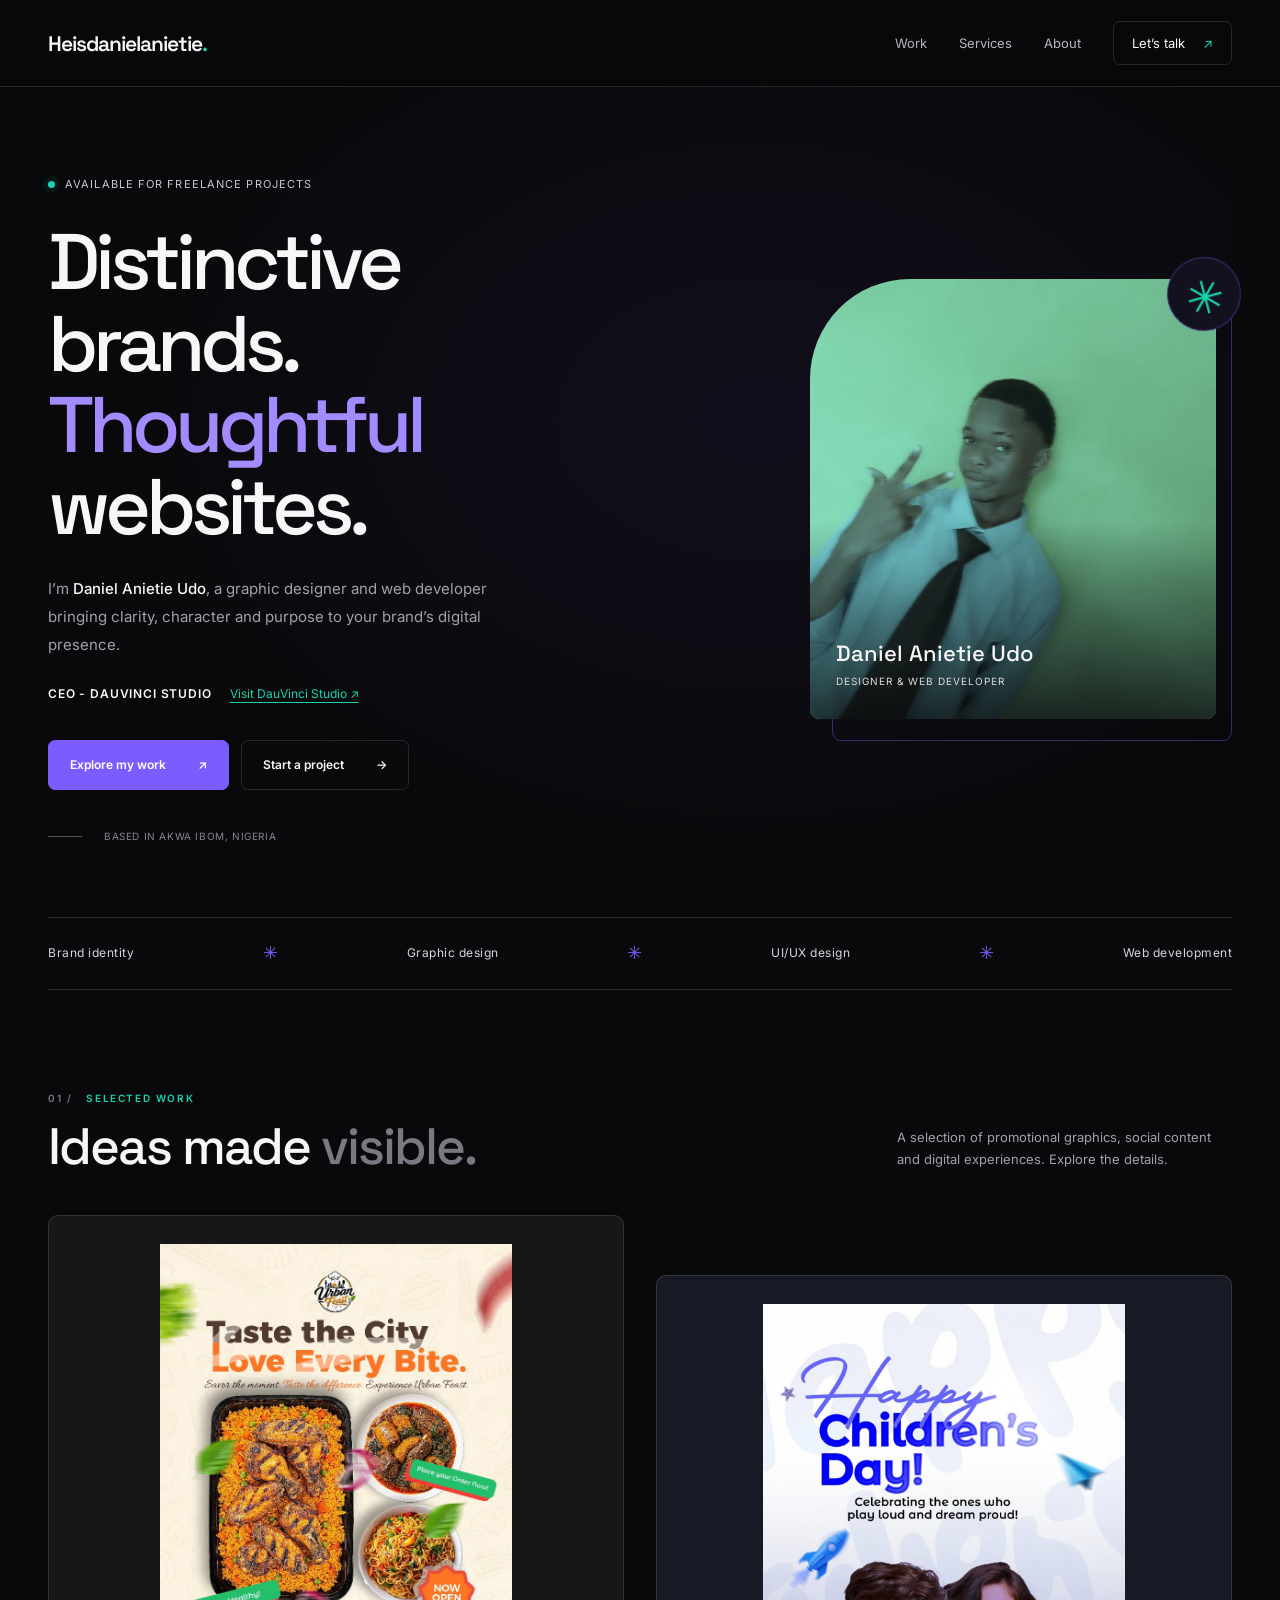
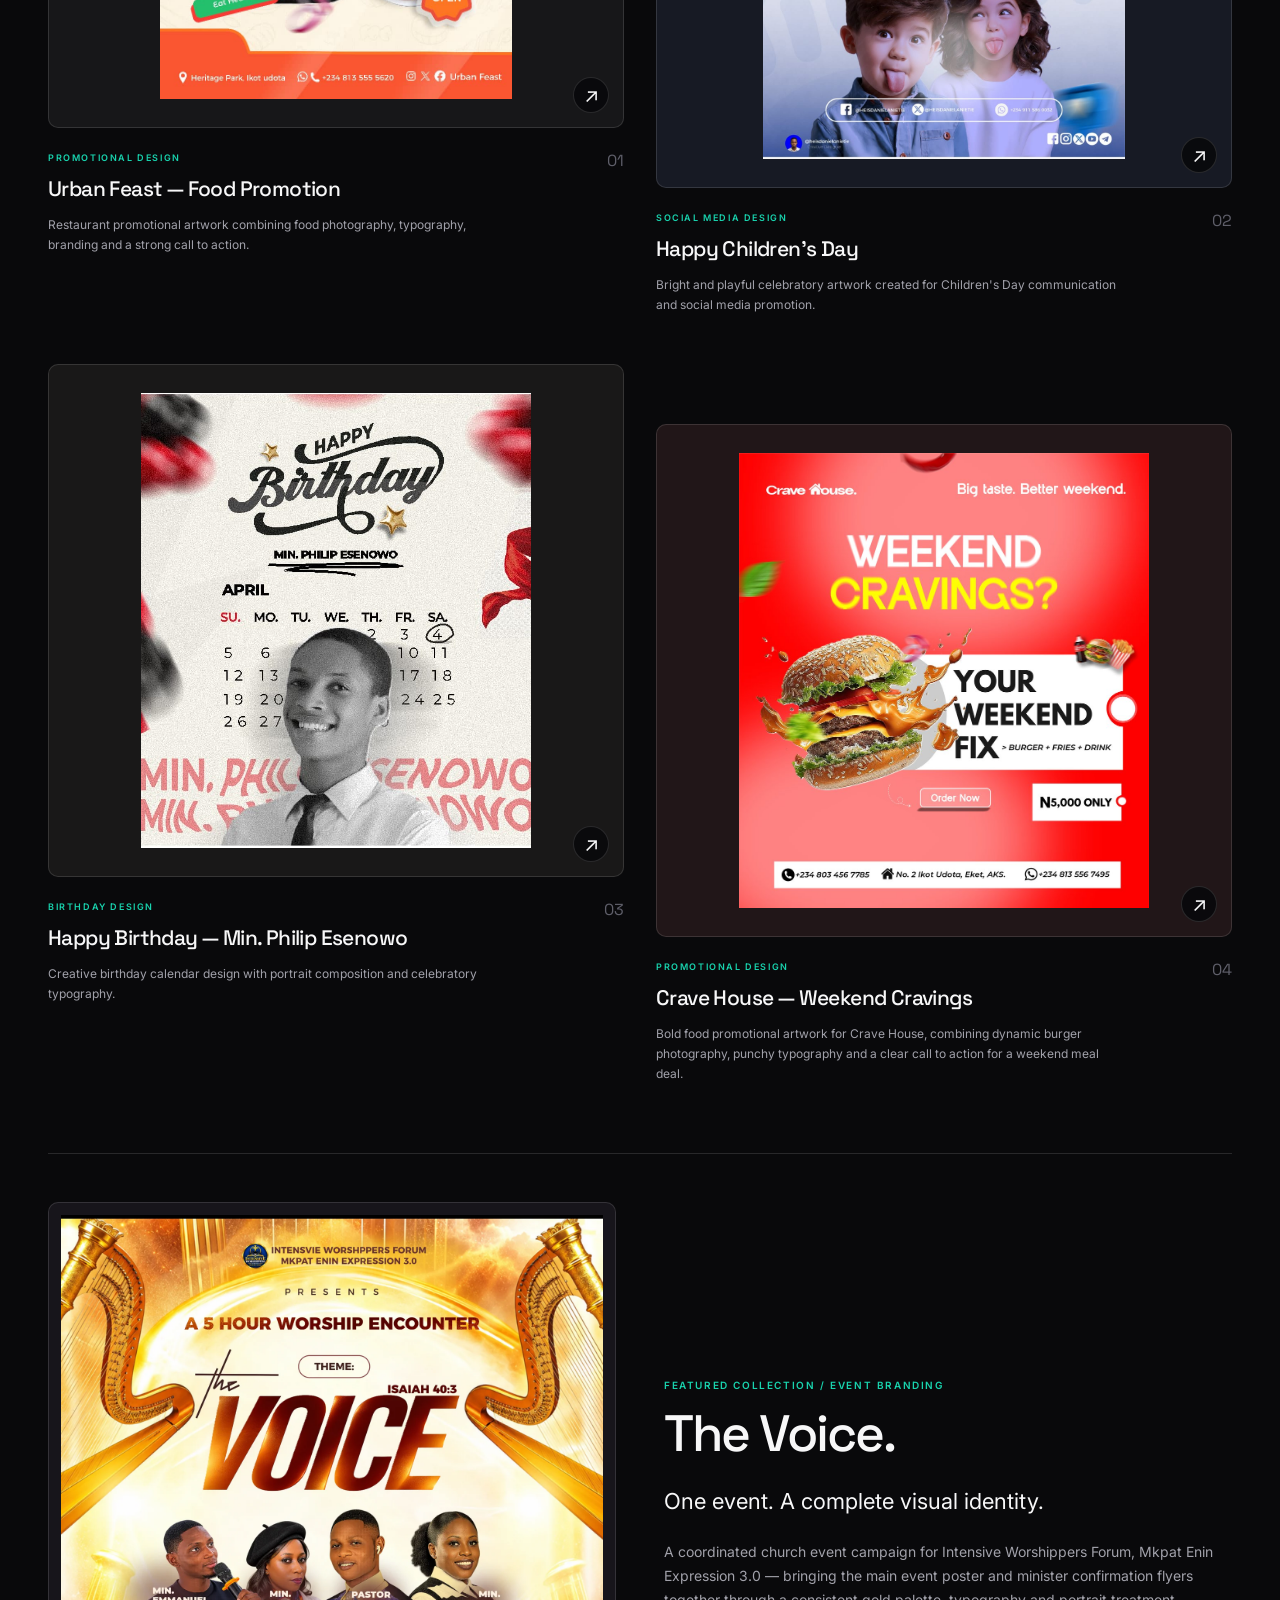
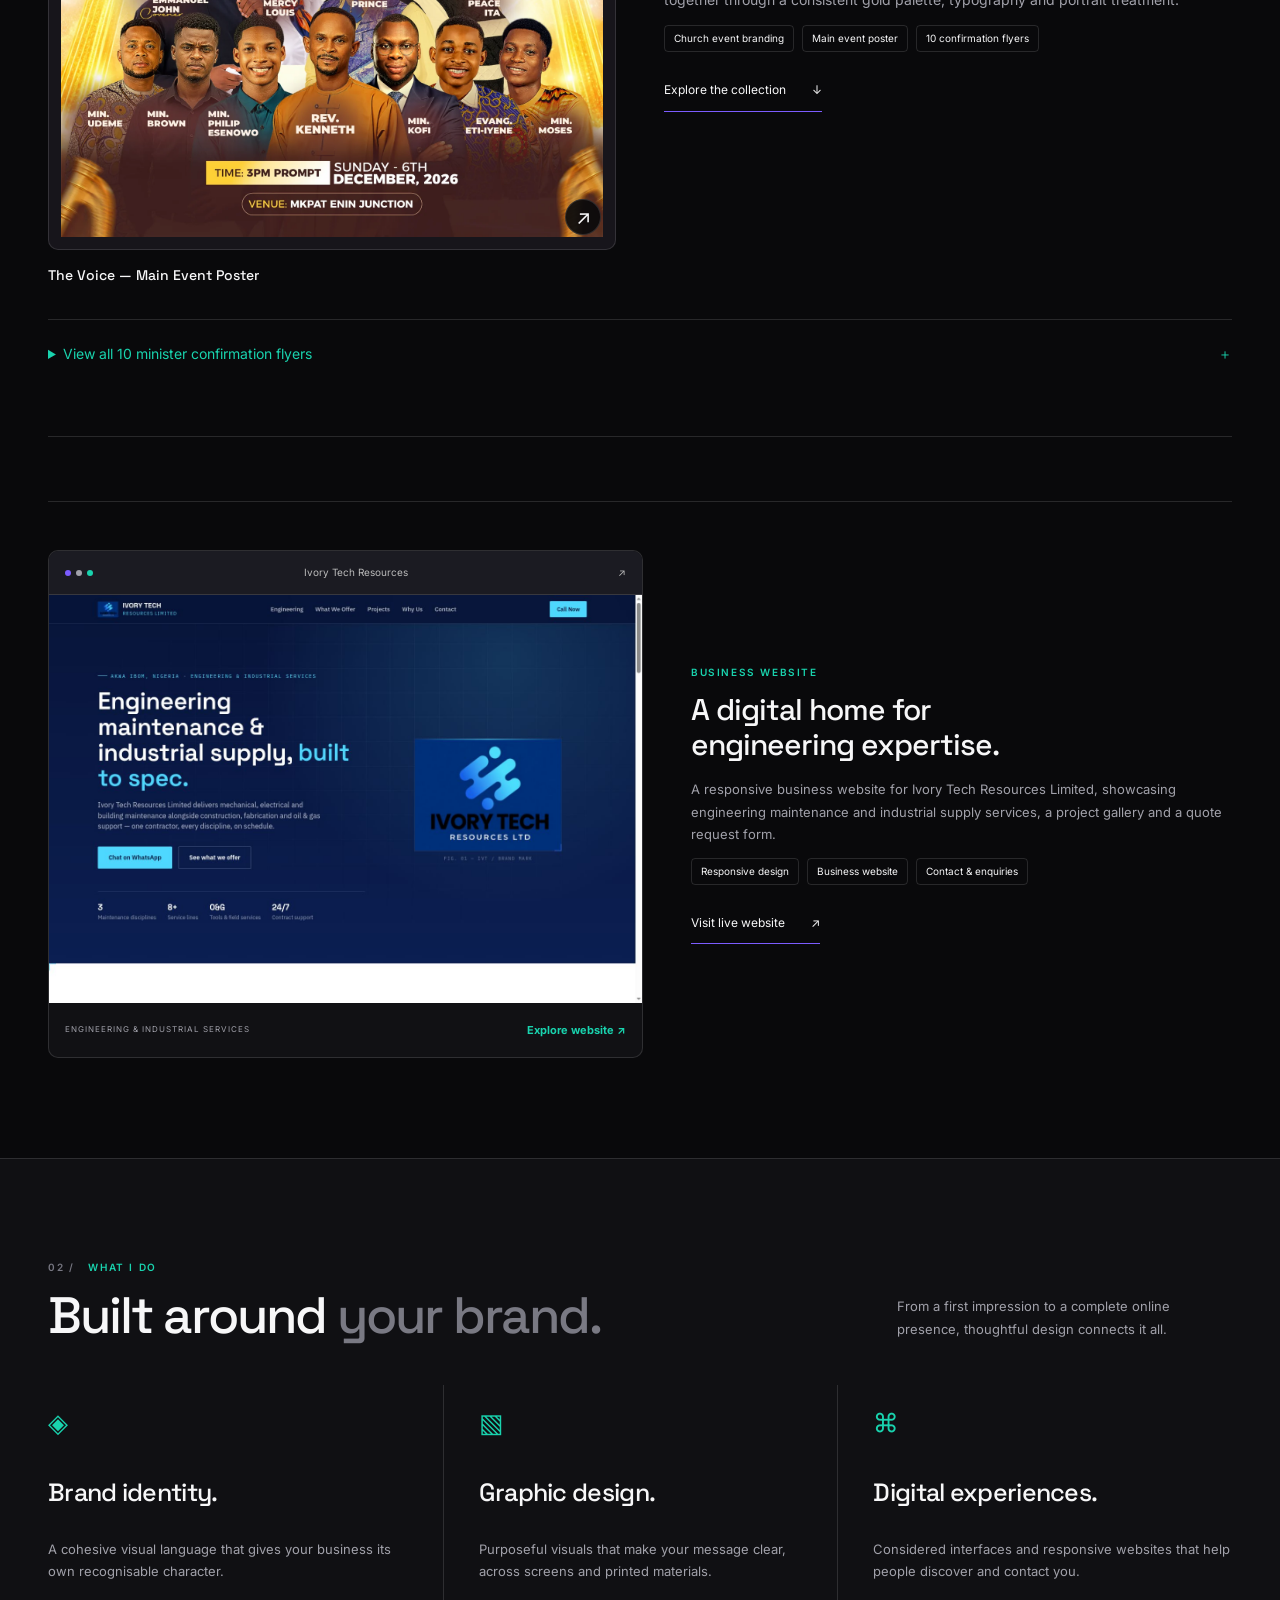
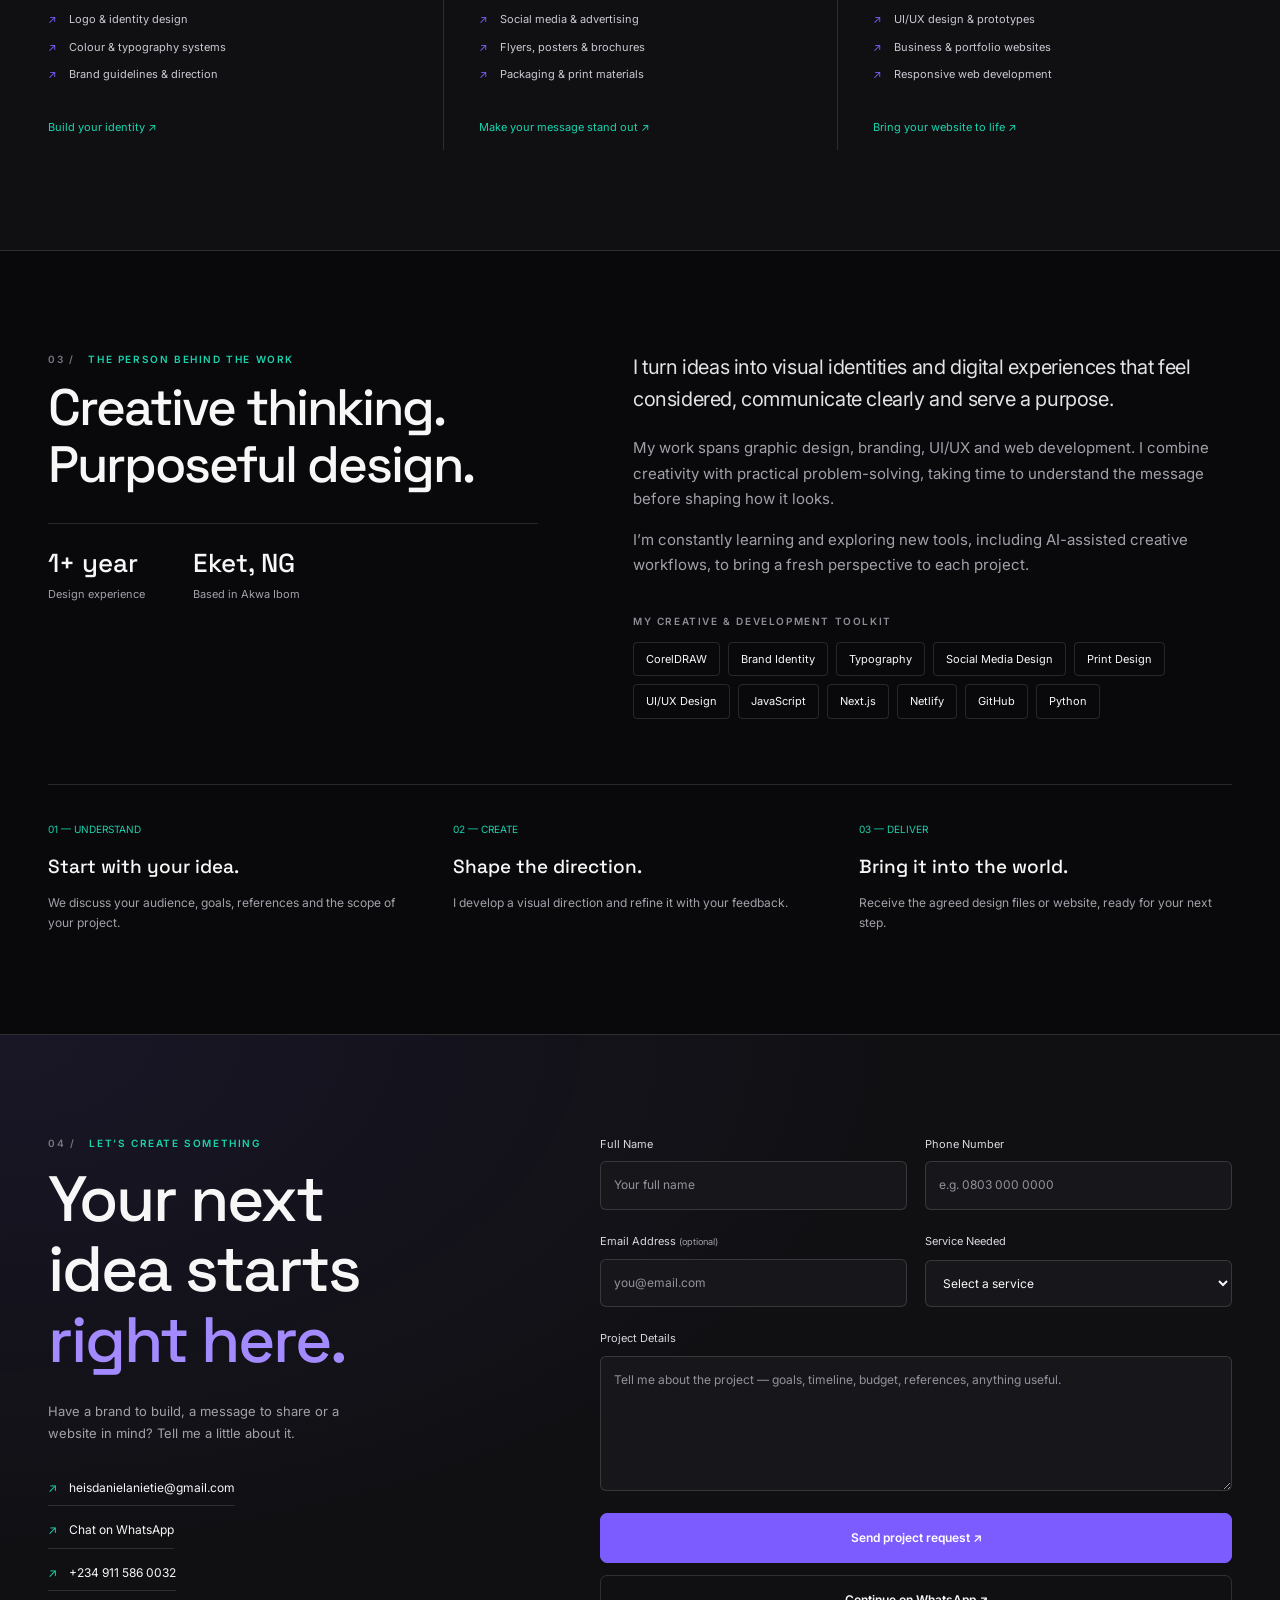
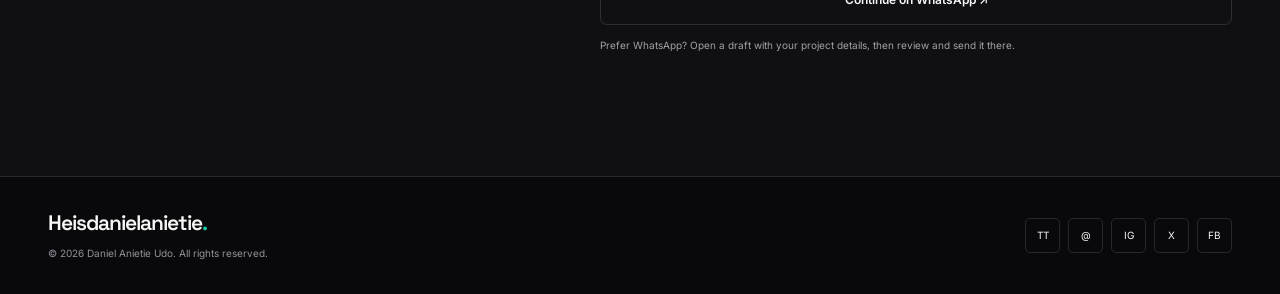
==== commit 56641a7d: "Add files via upload" ====
--- a/index.html
+++ b/index.html
@@ -6,9 +6,11 @@
 :root{--bg:#09090b;--card:#111114;--text:#f7f7f8;--muted:#a1a1aa;--line:#ffffff20;--accent:#7c5cff;--mint:#19d3ae;--max:1240px;color-scheme:dark}*{box-sizing:border-box}html{scroll-behavior:smooth;scroll-padding-top:100px}body{margin:0;background:var(--bg);color:var(--text);font:15px/1.7 Inter,Arial,sans-serif}a{color:inherit;text-decoration:none}button,input,textarea,select{font:inherit}button,a,input,textarea,select{-webkit-tap-highlight-color:transparent}button{cursor:pointer}img{display:block;max-width:100%}button{color:inherit}::selection{background:var(--accent);color:white}:focus-visible{outline:2px solid var(--mint);outline-offset:6px}.wrap{width:min(var(--max),calc(100% - 96px));margin:auto}.skip{position:fixed;top:-90px;left:20px;z-index:200;background:var(--mint);color:#09090b;padding:12px}.skip:focus{top:10px}header{position:sticky;top:0;z-index:50;background:#09090bee;backdrop-filter:blur(18px);border-bottom:1px solid var(--line)}.nav{height:86px;display:flex;align-items:center;justify-content:space-between;gap:30px}.brand{font:600 21px 'Space Grotesk',Arial,sans-serif;letter-spacing:-1px}.brand span{color:var(--mint)}.nav-links{display:flex;align-items:center;gap:32px;font-size:13px}.nav-links a{color:#b6b6c0}.nav-links a:hover{color:var(--text)}.nav-links .nav-cta{color:var(--text);padding:10px 18px;border:1px solid var(--line);border-radius:7px}.nav-cta span{color:var(--mint);margin-left:14px}.menu-toggle{display:none;background:transparent;border:1px solid var(--line);border-radius:6px;padding:7px 13px}.hero{display:grid;grid-template-columns:1.3fr .8fr;gap:75px;align-items:center;padding:88px 0 72px;position:relative}.hero:before{content:'';position:absolute;inset:0;z-index:-1;background:radial-gradient(ellipse at 60% 40%,#7c5cff12,transparent 65%)}.eyeline{font-size:10px;font-weight:600;letter-spacing:1.6px;text-transform:uppercase;color:var(--mint);margin:0 0 12px}.availability{font-size:11px;letter-spacing:1.1px;text-transform:uppercase;color:#c6c6cf;display:flex;align-items:center;gap:10px;margin-bottom:28px}.dot{width:7px;height:7px;border-radius:50%;background:var(--mint);box-shadow:0 0 0 5px #19d3ae10}h1,h2,h3,p{margin-top:0}h1,h2,h3{font-family:'Space Grotesk',Arial,sans-serif;font-weight:500}h1{font-size:clamp(52px,6.15vw,86px);line-height:1.04;letter-spacing:-5px;margin-bottom:26px}h1 span{color:#a38bff}h1 .outline{color:var(--text)}.hero-copy{max-width:465px;color:var(--muted);font-size:15px;line-height:1.85}.hero-copy strong{font-weight:500;color:var(--text)}.actions{display:flex;gap:12px;flex-wrap:wrap;margin-top:30px}.btn{display:inline-flex;justify-content:center;align-items:center;gap:32px;padding:14px 21px;border:1px solid var(--line);border-radius:7px;font-size:12px;font-weight:600;transition:background .2s,transform .2s}.btn-primary{background:var(--accent);border-color:var(--accent);color:#fff}.btn:hover{transform:translateY(-2px);background:#25232c}.btn-primary:hover{background:#6d4fed}.hero-foot{display:flex;gap:22px;align-items:center;margin-top:38px;color:#85858f;font-size:10px;letter-spacing:.6px}.hero-foot i{width:34px;height:1px;background:#555}.portrait-wrap{position:relative;padding:0 16px 22px 0}.portrait-frame{position:relative;border-radius:100px 9px 9px 9px;overflow:hidden;background:#15201e}.portrait-frame>img{width:100%;height:440px;object-fit:cover;object-position:center 64%;filter:saturate(.65)}.portrait-frame:after{content:'';position:absolute;inset:0;background:linear-gradient(transparent 55%,#09090bcc)}.portrait-label{position:absolute;z-index:1;bottom:26px;left:26px}.portrait-label strong{display:block;font:500 22px 'Space Grotesk',sans-serif}.portrait-label span{font-size:10px;letter-spacing:1px;color:#ddd}.portrait-wrap:after{content:'';position:absolute;inset:22px 0 0 22px;border:1px solid #7c5cff65;border-radius:100px 9px 9px 9px;z-index:-1}.orb{position:absolute;right:-9px;top:-22px;width:74px;height:74px;border:1px solid #7c5cff60;background:#14111f;border-radius:50%;display:grid;place-items:center;font-size:46px;color:var(--mint);transform:rotate(-15deg)}.discipline{border-top:1px solid var(--line);border-bottom:1px solid var(--line);padding:20px 0;display:flex;align-items:center;justify-content:space-between;font-size:12px;letter-spacing:.5px;color:#d5d5dc}.discipline b{font-size:18px;color:var(--accent);font-weight:400}section.section{padding:100px 0}.section-head{display:flex;align-items:end;justify-content:space-between;gap:35px;margin-bottom:40px}.section-head p:last-child{max-width:335px;color:var(--muted);font-size:13px;margin-bottom:5px}h2{font-size:clamp(34px,4vw,52px);letter-spacing:-2px;line-height:1.1;margin:0}.section-head h2 span{color:#797983}.section-index{color:#777782;margin-right:14px}.gallery{display:grid;grid-template-columns:1fr 1fr;gap:48px 32px}.project:nth-child(even){padding-top:60px}.artwork{display:block;position:relative;padding:28px;border:1px solid var(--line);border-radius:10px;background:#171719;width:100%;overflow:hidden}.artwork img{width:100%;height:455px;object-fit:contain;transition:transform .5s}.project:nth-child(2) .artwork{background:#171a24}.project:nth-child(3) .artwork{background:#191818}.project:nth-child(4) .artwork{background:#211618}.artwork:hover img{transform:scale(1.025)}.zoom{position:absolute;right:14px;bottom:14px;border-radius:50%;width:36px;height:36px;display:grid;place-items:center;background:#09090bea;border:1px solid var(--line);font-size:20px}.project-meta{display:flex;justify-content:space-between;gap:15px;margin-top:22px}.project-meta .eyeline{font-size:9px;margin-bottom:6px}.project h3{font-size:21px;letter-spacing:-.6px;margin:0 0 8px}.project-number{color:#5f5f6a;font:16px 'Space Grotesk',sans-serif}.project-desc{color:var(--muted);font-size:12px;max-width:460px;margin:0}.web-feature{display:grid;grid-template-columns:1.1fr 1fr;gap:48px;border-top:1px solid var(--line);margin-top:64px;padding-top:48px;align-items:center}.web-preview{background:linear-gradient(135deg,#161925,#111114);border:1px solid var(--line);border-radius:10px;padding:28px;min-height:285px;display:flex;flex-direction:column;justify-content:space-between}.web-preview-top{display:flex;align-items:center;gap:10px;font-size:10px;color:#999}.web-preview-top i{width:6px;height:6px;background:var(--mint);border-radius:50%}.web-wordmark{font:500 clamp(28px,3.6vw,46px)/1.05 'Space Grotesk',sans-serif;letter-spacing:-1.8px;padding:30px 0}.web-wordmark span{color:var(--mint)}.web-bottom{font-size:9px;text-transform:uppercase;letter-spacing:1.4px;color:#a1a1aa;display:flex;justify-content:space-between;gap:15px}.web-body h3{font-size:30px;line-height:1.15;letter-spacing:-1px;margin-bottom:16px}.web-body>p:not(.eyeline){color:var(--muted);font-size:13px}.tags{display:flex;gap:8px;flex-wrap:wrap}.tags span{font-size:10px;border:1px solid var(--line);padding:4px 9px;border-radius:4px}.text-link{display:inline-flex;gap:26px;border-bottom:1px solid #7c5cff;padding:10px 0;font-size:12px;margin-top:18px}.services-section{background:#101013;border-top:1px solid var(--line);border-bottom:1px solid var(--line)}.services{display:grid;grid-template-columns:repeat(3,1fr);gap:0}.service{padding:16px 35px 12px;border-left:1px solid var(--line)}.service:first-child{border:0;padding-left:0}.service:last-child{padding-right:0}.service-icon{font-size:26px;color:var(--mint);height:70px}.service h3{font-size:25px;letter-spacing:-.7px}.service p{font-size:13px;color:var(--muted)}.service ul{list-style:none;padding:0;font-size:11px;color:#c9c9d2;line-height:2.5;margin:24px 0}.service li:before{content:'↗';color:var(--accent);margin-right:12px}.service>a{font-size:11px;color:var(--mint)}.about{display:grid;grid-template-columns:.9fr 1.1fr;gap:95px}.about-copy>p{font-size:15px;color:var(--muted)}.about-copy>p:first-child{font-size:20px;line-height:1.6;color:#e1e1e6;letter-spacing:-.4px}.about-facts{margin-top:30px;display:flex;gap:48px;border-top:1px solid var(--line);padding-top:22px}.about-facts strong{display:block;font:500 26px 'Space Grotesk',sans-serif}.about-facts span{font-size:11px;color:var(--muted)}.toolkit{margin-top:35px}.toolkit .eyeline{color:#8e8e98}.toolkit .tags span{font-size:11px;padding:7px 12px}.process{display:grid;grid-template-columns:repeat(3,1fr);gap:32px;margin-top:65px;padding-top:30px;border-top:1px solid var(--line)}.process small{color:var(--mint);font-size:10px}.process h3{font-size:19px;margin:10px 0}.process p{font-size:12px;color:var(--muted);margin:0}.contact-section{border-top:1px solid var(--line);background:radial-gradient(ellipse at 0 0,#7c5cff15,transparent 50%),#101013}.contact-grid{display:grid;grid-template-columns:.85fr 1.15fr;gap:85px}.contact-copy h2{font-size:clamp(42px,5vw,66px)}.contact-copy h2 span{color:#a38bff}.contact-copy>p:not(.eyeline){color:var(--muted);font-size:13px;max-width:320px;margin-top:25px}.contact-methods{display:grid;gap:14px;margin-top:34px;font-size:12px}.contact-methods a{width:fit-content;border-bottom:1px solid var(--line);padding-bottom:7px;overflow-wrap:anywhere}.contact-methods a span{color:var(--mint);margin-right:12px}.request-form{display:grid;gap:22px}.form-row{display:grid;grid-template-columns:1fr 1fr;gap:18px}.form-group{display:grid;gap:8px}.form-group label{font-size:11px;color:#d8d8e0}.form-group label small{font-weight:400;color:#a1a1aa}.request-form input,.request-form select,.request-form textarea{width:100%;min-width:0;background:#17171b;color:var(--text);border:1px solid #ffffff24;border-radius:6px;padding:13px;font-size:12px}.request-form textarea{min-height:135px;resize:vertical}.request-form input::placeholder,.request-form textarea::placeholder{color:#92929c}.honeypot-field{display:none}.form-note{font-size:10px;color:#a1a1aa;margin:12px 0 0}.request-form .btn{width:100%}.request-form .btn:disabled{opacity:.65;cursor:wait}#form-status{font-size:12px;margin:0;color:var(--mint)}footer{border-top:1px solid var(--line);padding:32px 0}.footer-top{display:flex;justify-content:space-between;align-items:center;gap:25px}.footer-top p{font-size:10px;color:#92929c;margin:7px 0 0}.socials{display:flex;gap:8px;flex-wrap:wrap}.socials a{border:1px solid var(--line);width:35px;height:35px;border-radius:5px;display:grid;place-items:center;font-size:10px}.socials a:hover{border-color:var(--mint)}dialog{border:1px solid #ffffff30;border-radius:10px;padding:50px 18px 18px;background:#111114;color:var(--text);width:min(950px,94vw);max-height:94dvh}dialog::backdrop{background:#000d;backdrop-filter:blur(8px)}dialog img{max-height:72dvh;max-width:100%;margin:auto;object-fit:contain}dialog p{font-size:12px;margin:12px 0 0;text-align:center}dialog button{position:absolute;right:12px;top:10px;background:transparent;border:1px solid var(--line);border-radius:5px;padding:4px 12px}.reveal{animation:enter .65s ease both}@keyframes enter{from{opacity:.2;transform:translateY(12px)}to{opacity:1;transform:none}}@media(min-width:1450px){.hero{padding-top:100px;padding-bottom:90px}}@media(max-width:1000px){.wrap{width:calc(100% - 56px)}.hero{gap:35px}h1{letter-spacing:-3px}.portrait-frame>img{height:410px}.artwork{padding:20px}.artwork img{height:350px}.about,.contact-grid{gap:45px}.web-feature{gap:30px}.nav-links{gap:20px}.service{padding:12px 23px}}@media(max-width:720px){html{scroll-padding-top:84px}.wrap{width:calc(100% - 40px)}.nav{height:72px}.brand{font-size:19px}.menu-toggle{display:block}.nav-links{display:none;position:absolute;left:0;right:0;top:72px;padding:20px;background:#111114;border-bottom:1px solid var(--line);flex-direction:column;align-items:stretch;gap:5px}.nav-links.open{display:flex}.nav-links a{padding:10px}.hero{grid-template-columns:1fr;padding:50px 0 42px;gap:40px}h1{font-size:clamp(48px,10.5vw,72px);letter-spacing:-3px}.hero-copy{max-width:520px;font-size:14px}.hero-foot{margin-top:25px}.portrait-wrap{max-width:440px;width:100%;margin:auto}.portrait-frame>img{height:390px;object-position:center 66%}.orb{right:0;top:-14px;width:60px;height:60px;font-size:37px}.discipline{flex-wrap:wrap;justify-content:center;gap:10px 20px;font-size:10px}.discipline b{font-size:12px}section.section{padding:64px 0}.section-head{display:block}.section-head p:last-child{margin-top:18px;max-width:420px}.gallery{gap:35px 20px}.project:nth-child(even){padding-top:0}.artwork{padding:14px}.artwork img{height:280px}.project h3{font-size:18px}.web-feature,.about,.contact-grid{grid-template-columns:1fr;gap:30px}.services{grid-template-columns:1fr}.service,.service:first-child,.service:last-child{padding:28px 0;border:0;border-bottom:1px solid var(--line)}.service:last-child{border-bottom:0}.service-icon{height:48px}.service h3{margin-bottom:10px}.service ul{margin:18px 0}.process{gap:22px}.contact-copy>p:not(.eyeline){max-width:450px}.contact-grid{gap:38px}.footer-top{align-items:start}.web-preview{min-height:255px}}@media(max-width:480px){.gallery{grid-template-columns:1fr}.artwork img{height:365px}.project-desc{font-size:12px}.project-meta{margin-top:16px}.form-row{grid-template-columns:1fr}.process{grid-template-columns:1fr;gap:28px}.process h3{margin:6px 0}.footer-top{flex-direction:column;gap:22px}.portrait-frame>img{height:350px}.hero-foot{gap:12px;font-size:9px}.hero .btn{gap:18px;padding:13px 16px}.project h3{font-size:21px}.discipline{gap:9px 13px}}@media(prefers-reduced-motion:reduce){html{scroll-behavior:auto}*,*:before,*:after{animation:none!important;transition:none!important}}
 
 .event-collection{margin-top:68px;padding:48px 0;border-top:1px solid var(--line);border-bottom:1px solid var(--line)}.event-lead{display:grid;grid-template-columns:1fr 1fr;gap:48px;align-items:center}.event-card{min-width:0}.event-card .artwork{padding:12px;background:#17151b}.event-card .artwork img{height:auto;width:100%;aspect-ratio:1785/2048;object-fit:contain}.event-card h3{font-size:14px;margin:14px 0 0}.event-copy>p:not(.eyeline){color:var(--muted);font-size:14px}.event-copy .event-subtitle{font-size:22px!important;color:var(--text)!important;margin:20px 0}.event-details{margin-top:32px;border-top:1px solid var(--line)}.event-details summary{cursor:pointer;padding:22px 0;font-size:14px;color:var(--mint)}.event-details summary span{float:right}.confirmation-grid{display:grid;grid-template-columns:repeat(3,minmax(0,1fr));gap:28px 20px;padding:12px 0}.form-alternative{background:transparent;border:1px solid var(--line);margin-top:12px}.form-note a{color:var(--mint);text-decoration:underline}#form-status[data-state="error"]{color:#ffb8aa}@media(max-width:720px){.event-lead{grid-template-columns:1fr;gap:28px}.event-collection{padding:32px 0;margin-top:40px}.confirmation-grid{grid-template-columns:repeat(2,minmax(0,1fr));gap:24px 12px}.event-card .artwork{padding:6px}.event-card h3{font-size:12px}.event-copy h2{font-size:42px}}@media(max-width:390px){.confirmation-grid{grid-template-columns:1fr}}
-.web-preview.website-shot{display:block;padding:0;min-height:0;overflow:hidden;background:#111114;transition:border-color .2s,box-shadow .2s}.website-shot:hover,.website-shot:focus-visible{border-color:var(--accent);box-shadow:0 16px 48px #7c5cff20}.preview-browser{display:flex;align-items:center;justify-content:space-between;gap:12px;padding:13px 16px;background:#1b1b22;border-bottom:1px solid var(--line);font-size:10px;color:#bbb}.browser-dots{display:flex;gap:5px}.browser-dots i{width:6px;height:6px;border-radius:50%;background:#7c5cff}.browser-dots i:nth-child(2){background:#a1a1aa}.browser-dots i:nth-child(3){background:var(--mint)}.preview-screen{overflow:hidden;background:#0b1839}.preview-screen img{display:block;width:100%;height:auto;transition:transform .5s}.website-shot:hover .preview-screen img{transform:scale(1.025)}.preview-caption{display:flex;align-items:center;justify-content:space-between;gap:15px;padding:18px 16px}.preview-caption>span{font-size:8px;letter-spacing:1px;color:var(--muted)}.preview-caption strong{font-size:11px;color:var(--mint);white-space:nowrap}@media(max-width:420px){.preview-caption{flex-direction:column;align-items:flex-start;gap:8px}}@media(prefers-reduced-motion:reduce){.preview-screen img{transition:none}.website-shot:hover .preview-screen img{transform:none}}</style></head><body><a class="skip" href="#main">Skip to content</a>
+.web-preview.website-shot{display:block;padding:0;min-height:0;overflow:hidden;background:#111114;transition:border-color .2s,box-shadow .2s}.website-shot:hover,.website-shot:focus-visible{border-color:var(--accent);box-shadow:0 16px 48px #7c5cff20}.preview-browser{display:flex;align-items:center;justify-content:space-between;gap:12px;padding:13px 16px;background:#1b1b22;border-bottom:1px solid var(--line);font-size:10px;color:#bbb}.browser-dots{display:flex;gap:5px}.browser-dots i{width:6px;height:6px;border-radius:50%;background:#7c5cff}.browser-dots i:nth-child(2){background:#a1a1aa}.browser-dots i:nth-child(3){background:var(--mint)}.preview-screen{overflow:hidden;background:#0b1839}.preview-screen img{display:block;width:100%;height:auto;transition:transform .5s}.website-shot:hover .preview-screen img{transform:scale(1.025)}.preview-caption{display:flex;align-items:center;justify-content:space-between;gap:15px;padding:18px 16px}.preview-caption>span{font-size:8px;letter-spacing:1px;color:var(--muted)}.preview-caption strong{font-size:11px;color:var(--mint);white-space:nowrap}@media(max-width:420px){.preview-caption{flex-direction:column;align-items:flex-start;gap:8px}}@media(prefers-reduced-motion:reduce){.preview-screen img{transition:none}.website-shot:hover .preview-screen img{transform:none}}
+.studio-affiliation{display:flex;align-items:center;flex-wrap:wrap;gap:8px 18px;margin:20px 0 24px;font-size:12px;line-height:1.6}.studio-affiliation>span{font-weight:600;letter-spacing:.07em;color:var(--text)}.studio-affiliation>a{color:var(--mint);text-decoration:underline;text-underline-offset:4px;padding:6px 0}.studio-affiliation>a:hover{color:#fff}.studio-affiliation>a:focus-visible{outline:2px solid var(--mint);outline-offset:5px;border-radius:2px}@media(max-width:480px){.studio-affiliation{align-items:flex-start;flex-direction:column;gap:2px;font-size:11px}}
+</style></head><body><a class="skip" href="#main">Skip to content</a>
 <header><nav class="wrap nav" aria-label="Main navigation"><a class="brand" href="#main">Heisdanielanietie<span>.</span></a><button class="menu-toggle" aria-label="Open menu" aria-expanded="false" aria-controls="navLinks">Menu ☰</button><div class="nav-links" id="navLinks"><a href="#portfolio">Work</a><a href="#services">Services</a><a href="#about">About</a><a href="#request" class="nav-cta">Let’s talk <span>↗</span></a></div></nav></header>
-<main id="main"><div class="wrap"><section class="hero" aria-labelledby="hero-title"><div class="reveal"><div class="availability"><span class="dot"></span>Available for freelance projects</div><h1 id="hero-title">Distinctive<br>brands.<br><span>Thoughtful</span><br><span class="outline">websites.</span></h1><p class="hero-copy">I’m <strong>Daniel Anietie Udo</strong>, a graphic designer and web developer bringing clarity, character and purpose to your brand’s digital presence.</p><div class="actions"><a class="btn btn-primary" href="#portfolio">Explore my work <span>↗</span></a><a class="btn" href="#request">Start a project <span>→</span></a></div><div class="hero-foot"><i></i><span>BASED IN AKWA IBOM, NIGERIA</span></div></div><div class="portrait-wrap reveal"><div class="portrait-frame"><img src="[data-uri]" alt="Daniel Anietie Udo in a blue jacket" fetchpriority="high" width="720" height="1280"><div class="portrait-label"><strong>Daniel Anietie Udo</strong><span>DESIGNER & WEB DEVELOPER</span></div></div><span class="orb" aria-hidden="true">✳</span></div></section><div class="discipline" aria-label="Creative disciplines"><span>Brand identity</span><b aria-hidden="true">✳</b><span>Graphic design</span><b aria-hidden="true">✳</b><span>UI/UX design</span><b aria-hidden="true">✳</b><span>Web development</span></div></div>
+<main id="main"><div class="wrap"><section class="hero" aria-labelledby="hero-title"><div class="reveal"><div class="availability"><span class="dot"></span>Available for freelance projects</div><h1 id="hero-title">Distinctive<br>brands.<br><span>Thoughtful</span><br><span class="outline">websites.</span></h1><p class="hero-copy">I’m <strong>Daniel Anietie Udo</strong>, a graphic designer and web developer bringing clarity, character and purpose to your brand’s digital presence.</p><div class="studio-affiliation"><span>CEO - DAUVINCI STUDIO</span><a href="https://dauvincistudio.netlify.app/" target="_blank" rel="noopener noreferrer">Visit DauVinci Studio <span aria-hidden="true">↗</span></a></div><div class="actions"><a class="btn btn-primary" href="#portfolio">Explore my work <span>↗</span></a><a class="btn" href="#request">Start a project <span>→</span></a></div><div class="hero-foot"><i></i><span>BASED IN AKWA IBOM, NIGERIA</span></div></div><div class="portrait-wrap reveal"><div class="portrait-frame"><img src="[data-uri]" alt="Daniel Anietie Udo in a blue jacket" fetchpriority="high" width="720" height="1280"><div class="portrait-label"><strong>Daniel Anietie Udo</strong><span>DESIGNER & WEB DEVELOPER</span></div></div><span class="orb" aria-hidden="true">✳</span></div></section><div class="discipline" aria-label="Creative disciplines"><span>Brand identity</span><b aria-hidden="true">✳</b><span>Graphic design</span><b aria-hidden="true">✳</b><span>UI/UX design</span><b aria-hidden="true">✳</b><span>Web development</span></div></div>
 <section class="section wrap" id="portfolio"><div class="section-head"><div><p class="eyeline"><span class="section-index">01 /</span>Selected work</p><h2>Ideas made <span>visible.</span></h2></div><p>A selection of promotional graphics, social content and digital experiences. Explore the details.</p></div><div class="gallery"><article class="project"><button class="artwork" type="button" data-image="1" aria-label="Enlarge Urban Feast — Food Promotion"><img loading="lazy" decoding="async" src="[data-uri]" alt="Urban Feast promotional food design"><span class="zoom" aria-hidden="true">↗</span></button><div class="project-meta"><div><p class="eyeline">Promotional Design</p><h3>Urban Feast — Food Promotion</h3></div><span class="project-number">01</span></div><p class="project-desc">Restaurant promotional artwork combining food photography, typography, branding and a strong call to action.</p></article><article class="project"><button class="artwork" type="button" data-image="2" aria-label="Enlarge Happy Children&#x27;s Day"><img loading="lazy" decoding="async" src="[data-uri]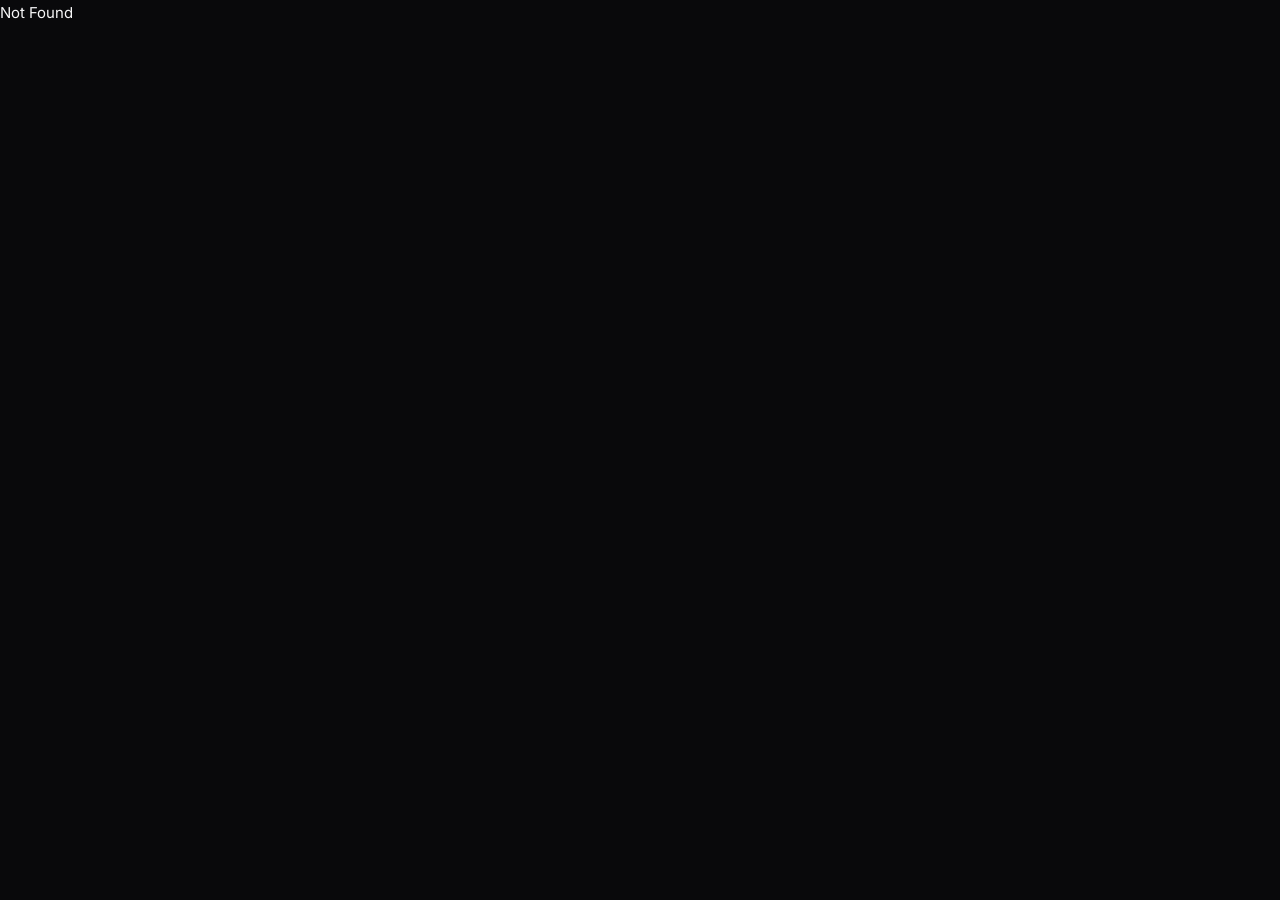
==== commit 300e7a0a: "Add files via upload" ====
--- a/index.html
+++ b/index.html
@@ -1,103 +1 @@
-<!doctype html>
-<html lang="en"><head><meta charset="UTF-8"><meta name="viewport" content="width=device-width,initial-scale=1"><meta name="theme-color" content="#09090b"><meta name="description" content="Daniel Anietie Udo — graphic designer and web developer. Explore brand identities, promotional designs and responsive websites. Let's build your next idea."><title>Daniel Anietie Udo — Design & Web</title>
-<link rel="icon" href="data:image/svg+xml,%3Csvg xmlns='http://www.w3.org/2000/svg' viewBox='0 0 64 64'%3E%3Crect width='64' height='64' rx='16' fill='%237c5cff'/%3E%3Ctext x='13' y='46' font-family='Arial' font-size='42' font-weight='bold' fill='white'%3Ed%3C/text%3E%3C/svg%3E">
-<link rel="preconnect" href="https://fonts.googleapis.com"><link rel="preconnect" href="https://fonts.gstatic.com" crossorigin><link href="https://fonts.googleapis.com/css2?family=Inter:wght@400;500;600;700&family=Space+Grotesk:wght@400;500;600;700&display=swap" rel="stylesheet">
-<style>
-:root{--bg:#09090b;--card:#111114;--text:#f7f7f8;--muted:#a1a1aa;--line:#ffffff20;--accent:#7c5cff;--mint:#19d3ae;--max:1240px;color-scheme:dark}*{box-sizing:border-box}html{scroll-behavior:smooth;scroll-padding-top:100px}body{margin:0;background:var(--bg);color:var(--text);font:15px/1.7 Inter,Arial,sans-serif}a{color:inherit;text-decoration:none}button,input,textarea,select{font:inherit}button,a,input,textarea,select{-webkit-tap-highlight-color:transparent}button{cursor:pointer}img{display:block;max-width:100%}button{color:inherit}::selection{background:var(--accent);color:white}:focus-visible{outline:2px solid var(--mint);outline-offset:6px}.wrap{width:min(var(--max),calc(100% - 96px));margin:auto}.skip{position:fixed;top:-90px;left:20px;z-index:200;background:var(--mint);color:#09090b;padding:12px}.skip:focus{top:10px}header{position:sticky;top:0;z-index:50;background:#09090bee;backdrop-filter:blur(18px);border-bottom:1px solid var(--line)}.nav{height:86px;display:flex;align-items:center;justify-content:space-between;gap:30px}.brand{font:600 21px 'Space Grotesk',Arial,sans-serif;letter-spacing:-1px}.brand span{color:var(--mint)}.nav-links{display:flex;align-items:center;gap:32px;font-size:13px}.nav-links a{color:#b6b6c0}.nav-links a:hover{color:var(--text)}.nav-links .nav-cta{color:var(--text);padding:10px 18px;border:1px solid var(--line);border-radius:7px}.nav-cta span{color:var(--mint);margin-left:14px}.menu-toggle{display:none;background:transparent;border:1px solid var(--line);border-radius:6px;padding:7px 13px}.hero{display:grid;grid-template-columns:1.3fr .8fr;gap:75px;align-items:center;padding:88px 0 72px;position:relative}.hero:before{content:'';position:absolute;inset:0;z-index:-1;background:radial-gradient(ellipse at 60% 40%,#7c5cff12,transparent 65%)}.eyeline{font-size:10px;font-weight:600;letter-spacing:1.6px;text-transform:uppercase;color:var(--mint);margin:0 0 12px}.availability{font-size:11px;letter-spacing:1.1px;text-transform:uppercase;color:#c6c6cf;display:flex;align-items:center;gap:10px;margin-bottom:28px}.dot{width:7px;height:7px;border-radius:50%;background:var(--mint);box-shadow:0 0 0 5px #19d3ae10}h1,h2,h3,p{margin-top:0}h1,h2,h3{font-family:'Space Grotesk',Arial,sans-serif;font-weight:500}h1{font-size:clamp(52px,6.15vw,86px);line-height:1.04;letter-spacing:-5px;margin-bottom:26px}h1 span{color:#a38bff}h1 .outline{color:var(--text)}.hero-copy{max-width:465px;color:var(--muted);font-size:15px;line-height:1.85}.hero-copy strong{font-weight:500;color:var(--text)}.actions{display:flex;gap:12px;flex-wrap:wrap;margin-top:30px}.btn{display:inline-flex;justify-content:center;align-items:center;gap:32px;padding:14px 21px;border:1px solid var(--line);border-radius:7px;font-size:12px;font-weight:600;transition:background .2s,transform .2s}.btn-primary{background:var(--accent);border-color:var(--accent);color:#fff}.btn:hover{transform:translateY(-2px);background:#25232c}.btn-primary:hover{background:#6d4fed}.hero-foot{display:flex;gap:22px;align-items:center;margin-top:38px;color:#85858f;font-size:10px;letter-spacing:.6px}.hero-foot i{width:34px;height:1px;background:#555}.portrait-wrap{position:relative;padding:0 16px 22px 0}.portrait-frame{position:relative;border-radius:100px 9px 9px 9px;overflow:hidden;background:#15201e}.portrait-frame>img{width:100%;height:440px;object-fit:cover;object-position:center 64%;filter:saturate(.65)}.portrait-frame:after{content:'';position:absolute;inset:0;background:linear-gradient(transparent 55%,#09090bcc)}.portrait-label{position:absolute;z-index:1;bottom:26px;left:26px}.portrait-label strong{display:block;font:500 22px 'Space Grotesk',sans-serif}.portrait-label span{font-size:10px;letter-spacing:1px;color:#ddd}.portrait-wrap:after{content:'';position:absolute;inset:22px 0 0 22px;border:1px solid #7c5cff65;border-radius:100px 9px 9px 9px;z-index:-1}.orb{position:absolute;right:-9px;top:-22px;width:74px;height:74px;border:1px solid #7c5cff60;background:#14111f;border-radius:50%;display:grid;place-items:center;font-size:46px;color:var(--mint);transform:rotate(-15deg)}.discipline{border-top:1px solid var(--line);border-bottom:1px solid var(--line);padding:20px 0;display:flex;align-items:center;justify-content:space-between;font-size:12px;letter-spacing:.5px;color:#d5d5dc}.discipline b{font-size:18px;color:var(--accent);font-weight:400}section.section{padding:100px 0}.section-head{display:flex;align-items:end;justify-content:space-between;gap:35px;margin-bottom:40px}.section-head p:last-child{max-width:335px;color:var(--muted);font-size:13px;margin-bottom:5px}h2{font-size:clamp(34px,4vw,52px);letter-spacing:-2px;line-height:1.1;margin:0}.section-head h2 span{color:#797983}.section-index{color:#777782;margin-right:14px}.gallery{display:grid;grid-template-columns:1fr 1fr;gap:48px 32px}.project:nth-child(even){padding-top:60px}.artwork{display:block;position:relative;padding:28px;border:1px solid var(--line);border-radius:10px;background:#171719;width:100%;overflow:hidden}.artwork img{width:100%;height:455px;object-fit:contain;transition:transform .5s}.project:nth-child(2) .artwork{background:#171a24}.project:nth-child(3) .artwork{background:#191818}.project:nth-child(4) .artwork{background:#211618}.artwork:hover img{transform:scale(1.025)}.zoom{position:absolute;right:14px;bottom:14px;border-radius:50%;width:36px;height:36px;display:grid;place-items:center;background:#09090bea;border:1px solid var(--line);font-size:20px}.project-meta{display:flex;justify-content:space-between;gap:15px;margin-top:22px}.project-meta .eyeline{font-size:9px;margin-bottom:6px}.project h3{font-size:21px;letter-spacing:-.6px;margin:0 0 8px}.project-number{color:#5f5f6a;font:16px 'Space Grotesk',sans-serif}.project-desc{color:var(--muted);font-size:12px;max-width:460px;margin:0}.web-feature{display:grid;grid-template-columns:1.1fr 1fr;gap:48px;border-top:1px solid var(--line);margin-top:64px;padding-top:48px;align-items:center}.web-preview{background:linear-gradient(135deg,#161925,#111114);border:1px solid var(--line);border-radius:10px;padding:28px;min-height:285px;display:flex;flex-direction:column;justify-content:space-between}.web-preview-top{display:flex;align-items:center;gap:10px;font-size:10px;color:#999}.web-preview-top i{width:6px;height:6px;background:var(--mint);border-radius:50%}.web-wordmark{font:500 clamp(28px,3.6vw,46px)/1.05 'Space Grotesk',sans-serif;letter-spacing:-1.8px;padding:30px 0}.web-wordmark span{color:var(--mint)}.web-bottom{font-size:9px;text-transform:uppercase;letter-spacing:1.4px;color:#a1a1aa;display:flex;justify-content:space-between;gap:15px}.web-body h3{font-size:30px;line-height:1.15;letter-spacing:-1px;margin-bottom:16px}.web-body>p:not(.eyeline){color:var(--muted);font-size:13px}.tags{display:flex;gap:8px;flex-wrap:wrap}.tags span{font-size:10px;border:1px solid var(--line);padding:4px 9px;border-radius:4px}.text-link{display:inline-flex;gap:26px;border-bottom:1px solid #7c5cff;padding:10px 0;font-size:12px;margin-top:18px}.services-section{background:#101013;border-top:1px solid var(--line);border-bottom:1px solid var(--line)}.services{display:grid;grid-template-columns:repeat(3,1fr);gap:0}.service{padding:16px 35px 12px;border-left:1px solid var(--line)}.service:first-child{border:0;padding-left:0}.service:last-child{padding-right:0}.service-icon{font-size:26px;color:var(--mint);height:70px}.service h3{font-size:25px;letter-spacing:-.7px}.service p{font-size:13px;color:var(--muted)}.service ul{list-style:none;padding:0;font-size:11px;color:#c9c9d2;line-height:2.5;margin:24px 0}.service li:before{content:'↗';color:var(--accent);margin-right:12px}.service>a{font-size:11px;color:var(--mint)}.about{display:grid;grid-template-columns:.9fr 1.1fr;gap:95px}.about-copy>p{font-size:15px;color:var(--muted)}.about-copy>p:first-child{font-size:20px;line-height:1.6;color:#e1e1e6;letter-spacing:-.4px}.about-facts{margin-top:30px;display:flex;gap:48px;border-top:1px solid var(--line);padding-top:22px}.about-facts strong{display:block;font:500 26px 'Space Grotesk',sans-serif}.about-facts span{font-size:11px;color:var(--muted)}.toolkit{margin-top:35px}.toolkit .eyeline{color:#8e8e98}.toolkit .tags span{font-size:11px;padding:7px 12px}.process{display:grid;grid-template-columns:repeat(3,1fr);gap:32px;margin-top:65px;padding-top:30px;border-top:1px solid var(--line)}.process small{color:var(--mint);font-size:10px}.process h3{font-size:19px;margin:10px 0}.process p{font-size:12px;color:var(--muted);margin:0}.contact-section{border-top:1px solid var(--line);background:radial-gradient(ellipse at 0 0,#7c5cff15,transparent 50%),#101013}.contact-grid{display:grid;grid-template-columns:.85fr 1.15fr;gap:85px}.contact-copy h2{font-size:clamp(42px,5vw,66px)}.contact-copy h2 span{color:#a38bff}.contact-copy>p:not(.eyeline){color:var(--muted);font-size:13px;max-width:320px;margin-top:25px}.contact-methods{display:grid;gap:14px;margin-top:34px;font-size:12px}.contact-methods a{width:fit-content;border-bottom:1px solid var(--line);padding-bottom:7px;overflow-wrap:anywhere}.contact-methods a span{color:var(--mint);margin-right:12px}.request-form{display:grid;gap:22px}.form-row{display:grid;grid-template-columns:1fr 1fr;gap:18px}.form-group{display:grid;gap:8px}.form-group label{font-size:11px;color:#d8d8e0}.form-group label small{font-weight:400;color:#a1a1aa}.request-form input,.request-form select,.request-form textarea{width:100%;min-width:0;background:#17171b;color:var(--text);border:1px solid #ffffff24;border-radius:6px;padding:13px;font-size:12px}.request-form textarea{min-height:135px;resize:vertical}.request-form input::placeholder,.request-form textarea::placeholder{color:#92929c}.honeypot-field{display:none}.form-note{font-size:10px;color:#a1a1aa;margin:12px 0 0}.request-form .btn{width:100%}.request-form .btn:disabled{opacity:.65;cursor:wait}#form-status{font-size:12px;margin:0;color:var(--mint)}footer{border-top:1px solid var(--line);padding:32px 0}.footer-top{display:flex;justify-content:space-between;align-items:center;gap:25px}.footer-top p{font-size:10px;color:#92929c;margin:7px 0 0}.socials{display:flex;gap:8px;flex-wrap:wrap}.socials a{border:1px solid var(--line);width:35px;height:35px;border-radius:5px;display:grid;place-items:center;font-size:10px}.socials a:hover{border-color:var(--mint)}dialog{border:1px solid #ffffff30;border-radius:10px;padding:50px 18px 18px;background:#111114;color:var(--text);width:min(950px,94vw);max-height:94dvh}dialog::backdrop{background:#000d;backdrop-filter:blur(8px)}dialog img{max-height:72dvh;max-width:100%;margin:auto;object-fit:contain}dialog p{font-size:12px;margin:12px 0 0;text-align:center}dialog button{position:absolute;right:12px;top:10px;background:transparent;border:1px solid var(--line);border-radius:5px;padding:4px 12px}.reveal{animation:enter .65s ease both}@keyframes enter{from{opacity:.2;transform:translateY(12px)}to{opacity:1;transform:none}}@media(min-width:1450px){.hero{padding-top:100px;padding-bottom:90px}}@media(max-width:1000px){.wrap{width:calc(100% - 56px)}.hero{gap:35px}h1{letter-spacing:-3px}.portrait-frame>img{height:410px}.artwork{padding:20px}.artwork img{height:350px}.about,.contact-grid{gap:45px}.web-feature{gap:30px}.nav-links{gap:20px}.service{padding:12px 23px}}@media(max-width:720px){html{scroll-padding-top:84px}.wrap{width:calc(100% - 40px)}.nav{height:72px}.brand{font-size:19px}.menu-toggle{display:block}.nav-links{display:none;position:absolute;left:0;right:0;top:72px;padding:20px;background:#111114;border-bottom:1px solid var(--line);flex-direction:column;align-items:stretch;gap:5px}.nav-links.open{display:flex}.nav-links a{padding:10px}.hero{grid-template-columns:1fr;padding:50px 0 42px;gap:40px}h1{font-size:clamp(48px,10.5vw,72px);letter-spacing:-3px}.hero-copy{max-width:520px;font-size:14px}.hero-foot{margin-top:25px}.portrait-wrap{max-width:440px;width:100%;margin:auto}.portrait-frame>img{height:390px;object-position:center 66%}.orb{right:0;top:-14px;width:60px;height:60px;font-size:37px}.discipline{flex-wrap:wrap;justify-content:center;gap:10px 20px;font-size:10px}.discipline b{font-size:12px}section.section{padding:64px 0}.section-head{display:block}.section-head p:last-child{margin-top:18px;max-width:420px}.gallery{gap:35px 20px}.project:nth-child(even){padding-top:0}.artwork{padding:14px}.artwork img{height:280px}.project h3{font-size:18px}.web-feature,.about,.contact-grid{grid-template-columns:1fr;gap:30px}.services{grid-template-columns:1fr}.service,.service:first-child,.service:last-child{padding:28px 0;border:0;border-bottom:1px solid var(--line)}.service:last-child{border-bottom:0}.service-icon{height:48px}.service h3{margin-bottom:10px}.service ul{margin:18px 0}.process{gap:22px}.contact-copy>p:not(.eyeline){max-width:450px}.contact-grid{gap:38px}.footer-top{align-items:start}.web-preview{min-height:255px}}@media(max-width:480px){.gallery{grid-template-columns:1fr}.artwork img{height:365px}.project-desc{font-size:12px}.project-meta{margin-top:16px}.form-row{grid-template-columns:1fr}.process{grid-template-columns:1fr;gap:28px}.process h3{margin:6px 0}.footer-top{flex-direction:column;gap:22px}.portrait-frame>img{height:350px}.hero-foot{gap:12px;font-size:9px}.hero .btn{gap:18px;padding:13px 16px}.project h3{font-size:21px}.discipline{gap:9px 13px}}@media(prefers-reduced-motion:reduce){html{scroll-behavior:auto}*,*:before,*:after{animation:none!important;transition:none!important}}
-
-.event-collection{margin-top:68px;padding:48px 0;border-top:1px solid var(--line);border-bottom:1px solid var(--line)}.event-lead{display:grid;grid-template-columns:1fr 1fr;gap:48px;align-items:center}.event-card{min-width:0}.event-card .artwork{padding:12px;background:#17151b}.event-card .artwork img{height:auto;width:100%;aspect-ratio:1785/2048;object-fit:contain}.event-card h3{font-size:14px;margin:14px 0 0}.event-copy>p:not(.eyeline){color:var(--muted);font-size:14px}.event-copy .event-subtitle{font-size:22px!important;color:var(--text)!important;margin:20px 0}.event-details{margin-top:32px;border-top:1px solid var(--line)}.event-details summary{cursor:pointer;padding:22px 0;font-size:14px;color:var(--mint)}.event-details summary span{float:right}.confirmation-grid{display:grid;grid-template-columns:repeat(3,minmax(0,1fr));gap:28px 20px;padding:12px 0}.form-alternative{background:transparent;border:1px solid var(--line);margin-top:12px}.form-note a{color:var(--mint);text-decoration:underline}#form-status[data-state="error"]{color:#ffb8aa}@media(max-width:720px){.event-lead{grid-template-columns:1fr;gap:28px}.event-collection{padding:32px 0;margin-top:40px}.confirmation-grid{grid-template-columns:repeat(2,minmax(0,1fr));gap:24px 12px}.event-card .artwork{padding:6px}.event-card h3{font-size:12px}.event-copy h2{font-size:42px}}@media(max-width:390px){.confirmation-grid{grid-template-columns:1fr}}
-.web-preview.website-shot{display:block;padding:0;min-height:0;overflow:hidden;background:#111114;transition:border-color .2s,box-shadow .2s}.website-shot:hover,.website-shot:focus-visible{border-color:var(--accent);box-shadow:0 16px 48px #7c5cff20}.preview-browser{display:flex;align-items:center;justify-content:space-between;gap:12px;padding:13px 16px;background:#1b1b22;border-bottom:1px solid var(--line);font-size:10px;color:#bbb}.browser-dots{display:flex;gap:5px}.browser-dots i{width:6px;height:6px;border-radius:50%;background:#7c5cff}.browser-dots i:nth-child(2){background:#a1a1aa}.browser-dots i:nth-child(3){background:var(--mint)}.preview-screen{overflow:hidden;background:#0b1839}.preview-screen img{display:block;width:100%;height:auto;transition:transform .5s}.website-shot:hover .preview-screen img{transform:scale(1.025)}.preview-caption{display:flex;align-items:center;justify-content:space-between;gap:15px;padding:18px 16px}.preview-caption>span{font-size:8px;letter-spacing:1px;color:var(--muted)}.preview-caption strong{font-size:11px;color:var(--mint);white-space:nowrap}@media(max-width:420px){.preview-caption{flex-direction:column;align-items:flex-start;gap:8px}}@media(prefers-reduced-motion:reduce){.preview-screen img{transition:none}.website-shot:hover .preview-screen img{transform:none}}
-.studio-affiliation{display:flex;align-items:center;flex-wrap:wrap;gap:8px 18px;margin:20px 0 24px;font-size:12px;line-height:1.6}.studio-affiliation>span{font-weight:600;letter-spacing:.07em;color:var(--text)}.studio-affiliation>a{color:var(--mint);text-decoration:underline;text-underline-offset:4px;padding:6px 0}.studio-affiliation>a:hover{color:#fff}.studio-affiliation>a:focus-visible{outline:2px solid var(--mint);outline-offset:5px;border-radius:2px}@media(max-width:480px){.studio-affiliation{align-items:flex-start;flex-direction:column;gap:2px;font-size:11px}}
-</style></head><body><a class="skip" href="#main">Skip to content</a>
-<header><nav class="wrap nav" aria-label="Main navigation"><a class="brand" href="#main">Heisdanielanietie<span>.</span></a><button class="menu-toggle" aria-label="Open menu" aria-expanded="false" aria-controls="navLinks">Menu ☰</button><div class="nav-links" id="navLinks"><a href="#portfolio">Work</a><a href="#services">Services</a><a href="#about">About</a><a href="#request" class="nav-cta">Let’s talk <span>↗</span></a></div></nav></header>
-<main id="main"><div class="wrap"><section class="hero" aria-labelledby="hero-title"><div class="reveal"><div class="availability"><span class="dot"></span>Available for freelance projects</div><h1 id="hero-title">Distinctive<br>brands.<br><span>Thoughtful</span><br><span class="outline">websites.</span></h1><p class="hero-copy">I’m <strong>Daniel Anietie Udo</strong>, a graphic designer and web developer bringing clarity, character and purpose to your brand’s digital presence.</p><div class="studio-affiliation"><span>CEO - DAUVINCI STUDIO</span><a href="https://dauvincistudio.netlify.app/" target="_blank" rel="noopener noreferrer">Visit DauVinci Studio <span aria-hidden="true">↗</span></a></div><div class="actions"><a class="btn btn-primary" href="#portfolio">Explore my work <span>↗</span></a><a class="btn" href="#request">Start a project <span>→</span></a></div><div class="hero-foot"><i></i><span>BASED IN AKWA IBOM, NIGERIA</span></div></div><div class="portrait-wrap reveal"><div class="portrait-frame"><img src="[data-uri]" alt="Daniel Anietie Udo in a blue jacket" fetchpriority="high" width="720" height="1280"><div class="portrait-label"><strong>Daniel Anietie Udo</strong><span>DESIGNER & WEB DEVELOPER</span></div></div><span class="orb" aria-hidden="true">✳</span></div></section><div class="discipline" aria-label="Creative disciplines"><span>Brand identity</span><b aria-hidden="true">✳</b><span>Graphic design</span><b aria-hidden="true">✳</b><span>UI/UX design</span><b aria-hidden="true">✳</b><span>Web development</span></div></div>
-<section class="section wrap" id="portfolio"><div class="section-head"><div><p class="eyeline"><span class="section-index">01 /</span>Selected work</p><h2>Ideas made <span>visible.</span></h2></div><p>A selection of promotional graphics, social content and digital experiences. Explore the details.</p></div><div class="gallery"><article class="project"><button class="artwork" type="button" data-image="1" aria-label="Enlarge Urban Feast — Food Promotion"><img loading="lazy" decoding="async" src="[data-uri]